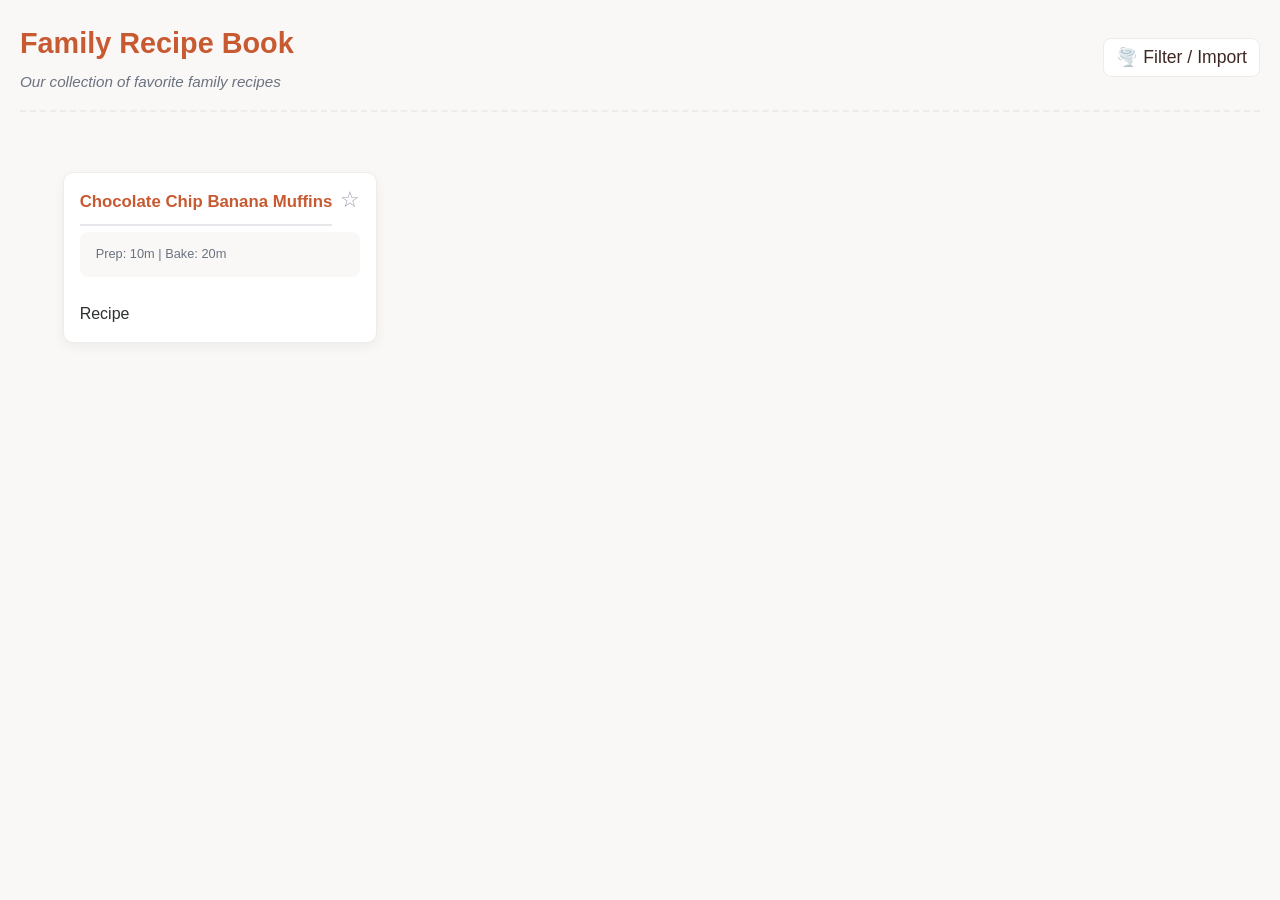
==== index.html @ f67f0994 "Update index.html" ====
<!DOCTYPE html>
<html lang="en">
<head>
  <meta charset="UTF-8">
  <meta name="viewport" content="width=device-width, initial-scale=1.0">
  <title>Family Recipe Book</title>
  
  <link rel="stylesheet" href="style.css">

  <style>
    /* Top Banner Layout */
    header {
      display: flex;
      justify-content: space-between;
      align-items: center;
      padding-bottom: 16px;
      margin-bottom: 20px;
      border-bottom: 2px dashed var(--border-color, #efebe9);
    }

    .header-titles h1 {
      margin: 0 0 4px 0;
      font-size: 1.8rem;
      color: var(--primary-color, #c85a32);
    }

    .header-titles .subtitle {
      margin: 0;
      font-style: italic;
      color: var(--text-muted, #6b7280);
      font-size: 0.95rem;
    }

    /* Filter/Search Toggle Button */
    .filter-toggle-btn {
      background: #ffffff;
      border: 1px solid var(--border-color, #efebe9);
      border-radius: 8px;
      padding: 8px 12px;
      cursor: pointer;
      font-size: 1.1rem;
      display: flex;
      align-items: center;
      gap: 6px;
      color: var(--text-color, #3e2723);
      transition: all 0.2s ease;
    }

    .filter-toggle-btn:hover {
      border-color: var(--primary-color, #c85a32);
      color: var(--primary-color, #c85a32);
    }

    /* Collapsible Search & Import Panel */
    .search-panel {
      display: none;
      background: #ffffff;
      border: 1px solid var(--border-color, #efebe9);
      border-radius: 12px;
      padding: 16px;
      margin-bottom: 24px;
      box-shadow: 0 4px 12px rgba(0,0,0,0.05);
    }

    .search-panel.open {
      display: block;
    }

    .search-box {
      width: 100%;
      padding: 10px 14px;
      font-size: 15px;
      border: 1px solid var(--border-color, #efebe9);
      border-radius: 8px;
      margin-bottom: 12px;
      box-sizing: border-box;
    }

    .search-box:focus {
      outline: none;
      border-color: var(--primary-color, #c85a32);
    }

    /* Import Box Styling */
    .import-container {
      display: flex;
      gap: 8px;
      margin-bottom: 16px;
      padding-bottom: 16px;
      border-bottom: 1px dashed var(--border-color, #efebe9);
    }

    .import-input {
      flex: 1;
      padding: 8px 12px;
      font-size: 0.85rem;
      border: 1px solid var(--border-color, #efebe9);
      border-radius: 6px;
    }

    .import-btn {
      background-color: var(--secondary-color, #4a6b5d);
      color: #ffffff;
      border: none;
      padding: 8px 14px;
      border-radius: 6px;
      font-size: 0.85rem;
      font-weight: 600;
      cursor: pointer;
    }

    .filter-container {
      display: flex;
      flex-wrap: wrap;
      gap: 8px;
    }

    .filter-btn {
      background-color: #ffffff;
      border: 1px solid var(--border-color, #efebe9);
      color: var(--text-color, #3e2723);
      padding: 6px 12px;
      border-radius: 16px;
      font-size: 0.85rem;
      font-weight: 500;
      cursor: pointer;
    }

    .filter-btn.active {
      background-color: var(--primary-color, #c85a32);
      border-color: var(--primary-color, #c85a32);
      color: #ffffff;
    }

    /* 3-Column Grid Layout */
    .recipe-grid {
      display: grid;
      grid-template-columns: repeat(3, 1fr);
      gap: 20px;
    }

    @media (max-width: 900px) {
      .recipe-grid { grid-template-columns: repeat(2, 1fr); }
    }

    @media (max-width: 600px) {
      .recipe-grid { grid-template-columns: 1fr; }
    }

    /* Recipe Card Block */
    .recipe-card {
      background: #ffffff;
      border: 1px solid var(--border-color, #efebe9);
      border-radius: 10px;
      padding: 16px;
      cursor: pointer;
      transition: transform 0.15s ease, box-shadow 0.15s ease;
      display: flex;
      flex-direction: column;
      justify-content: space-between;
    }

    .recipe-card:hover {
      transform: translateY(-3px);
      box-shadow: 0 6px 16px rgba(0,0,0,0.08);
    }

    .card-header {
      display: flex;
      justify-content: space-between;
      align-items: flex-start;
      gap: 8px;
    }

    .recipe-title {
      font-size: 1.05rem;
      font-weight: bold;
      color: var(--primary-color, #c85a32);
      margin: 0 0 6px 0;
    }

    .recipe-meta {
      font-size: 0.8rem;
      color: #6b7280;
    }

    .fav-btn {
      background: none;
      border: none;
      font-size: 1.4rem;
      cursor: pointer;
      padding: 0;
      line-height: 1;
      color: #9ca3af;
      transition: transform 0.15s ease, color 0.15s ease;
    }

    .fav-btn:hover {
      transform: scale(1.2);
      color: #f59e0b;
    }

    .fav-btn.active {
      color: #f59e0b;
      text-shadow: 0 0 6px rgba(245, 158, 11, 0.4);
    }

    /* Full View Recipe Modal */
    .modal-overlay {
      display: none;
      position: fixed;
      top: 0; left: 0; right: 0; bottom: 0;
      background: rgba(0,0,0,0.5);
      z-index: 1000;
      justify-content: center;
      align-items: center;
      padding: 20px;
    }

    .modal-overlay.open {
      display: flex;
    }

    .modal-content {
      background: #ffffff;
      border-radius: 12px;
      max-width: 700px;
      width: 100%;
      max-height: 90vh;
      overflow-y: auto;
      padding: 28px;
      position: relative;
      box-shadow: 0 10px 25px rgba(0,0,0,0.2);
    }

    .modal-nav-bar {
      display: flex;
      justify-content: space-between;
      align-items: center;
      margin-bottom: 16px;
      padding-bottom: 12px;
      border-bottom: 1px solid var(--border-color, #efebe9);
    }

    .back-btn {
      background: none;
      border: none;
      color: var(--secondary-color, #4a6b5d);
      font-weight: 600;
      font-size: 0.95rem;
      cursor: pointer;
      padding: 0;
      display: flex;
      align-items: center;
      gap: 6px;
    }

    .back-btn:hover {
      text-decoration: underline;
    }

    .standalone-link {
      font-size: 0.85rem;
      color: #6b7280;
      text-decoration: none;
    }

    .standalone-link:hover {
      color: var(--primary-color, #c85a32);
    }

    .action-bar {
      display: flex;
      gap: 12px;
      margin-top: 24px;
      padding-top: 16px;
      border-top: 1px solid var(--border-color, #efebe9);
    }

    .action-btn {
      flex: 1;
      padding: 10px 16px;
      border-radius: 8px;
      border: 1px solid var(--primary-color, #c85a32);
      background: #ffffff;
      color: var(--primary-color, #c85a32);
      font-weight: 600;
      font-size: 0.9rem;
      cursor: pointer;
      display: flex;
      align-items: center;
      justify-content: center;
      gap: 6px;
    }

    .action-btn.primary {
      background: var(--primary-color, #c85a32);
      color: #ffffff;
    }
  </style>
</head>
<body>

  <div class="container">
    <header>
      <div class="header-titles">
        <h1>Family Recipe Book</h1>
        <p class="subtitle">Our collection of favorite family recipes</p>
      </div>

      <button class="filter-toggle-btn" onclick="toggleSearchPanel()" title="Search & Filter">
        <span>🌪️ Filter / Import</span>
      </button>
    </header>

    <!-- Collapsible Search & Import Panel -->
    <div class="search-panel" id="searchPanel">
      <div class="import-container">
        <input type="url" id="importUrlInput" class="import-input" placeholder="Paste web recipe URL (e.g. foodnetwork.com, allrecipes)...">
        <button class="import-btn" onclick="importRecipeFromUrl()">📥 Import</button>
      </div>

      <input type="text" id="searchInput" class="search-box" placeholder="Search recipes or ingredients..." onkeyup="filterRecipes()">
      
      <div class="filter-container" id="filterButtons">
        <button class="filter-btn active" onclick="setCategory('all', this)">All</button>
        <button class="filter-btn" onclick="setCategory('favorites', this)">★ Favorites</button>
        <button class="filter-btn" onclick="setCategory('imported', this)">📥 Imported</button>
        <button class="filter-btn" onclick="setCategory('breakfast', this)">Breakfast</button>
        <button class="filter-btn" onclick="setCategory('baking', this)">Baking</button>
        <button class="filter-btn" onclick="setCategory('snack', this)">Snack</button>
        <button class="filter-btn" onclick="setCategory('dinners', this)">Dinners</button>
      </div>
    </div>

    <!-- Dynamic Recipe Grid -->
    <div class="recipe-grid" id="recipeGrid">
      <p id="loadingMsg" style="grid-column: 1/-1; text-align: center; color: #6b7280;">Loading recipes...</p>
    </div>
  </div>

  <!-- Full Recipe View Modal -->
  <div class="modal-overlay" id="recipeModal" onclick="closeRecipeModal(event)">
    <div class="modal-content" onclick="event.stopPropagation()">
      <div class="modal-nav-bar">
        <button class="back-btn" onclick="closeRecipeModal(event)">&larr; Back to all recipes</button>
        <a id="standaloneLink" href="#" class="standalone-link" target="_blank">Open Full Page ↗</a>
      </div>
      
      <div id="modalBody"></div>

      <div class="action-bar">
        <button class="action-btn primary" onclick="window.print()">🖨️ Download as PDF / Print</button>
        <button class="action-btn" onclick="saveRecipeFile()">💾 Save to Device (.txt)</button>
      </div>
    </div>
  </div>

  <script>
    // CONFIGURATION: Repository details
    const GITHUB_USERNAME = 'colebarkley';
    const GITHUB_REPO = 'recipe-book';

    let activeCategory = 'all';
    let currentRecipeTitle = 'Recipe';

    // Auto-discover and fetch all files inside the recipes/ folder via GitHub API
    async function loadRecipesFromSubfolder() {
      const grid = document.getElementById('recipeGrid');
      const apiUrl = `https://api.github.com/repos/${GITHUB_USERNAME}/${GITHUB_REPO}/contents/recipes`;

      try {
        const response = await fetch(apiUrl);
        if (!response.ok) throw new Error('Could not fetch directory listing');

        const files = await response.json();
        const htmlFiles = files.filter(file => file.name.endsWith('.html'));

        if (htmlFiles.length === 0) {
          document.getElementById('loadingMsg').innerText = 'No recipes found in recipes/ subfolder.';
          return;
        }

        document.getElementById('loadingMsg')?.remove();

        for (const file of htmlFiles) {
          const filePath = `recipes/${file.name}`;
          const recipeId = file.name.replace('.html', '');

          try {
            const pageRes = await fetch(filePath);
            const pageText = await pageRes.text();
            
            const parser = new DOMParser();
            const doc = parser.parseFromString(pageText, 'text/html');

            const title = doc.querySelector('h1')?.innerText || recipeId.replace(/-/g, ' ');
            const metaBar = doc.querySelector('.recipe-meta-bar, .meta-info')?.innerText.replace(/\s+/g, ' ').trim() || 'Family Recipe';

            // Extract keywords meta tag for category filtering
            const metaKeywords = doc.querySelector('meta[name="keywords"]')?.getAttribute('content') || '';
            const tags = (title + ' ' + file.name + ' ' + metaKeywords).toLowerCase();

            createCardElement({
              id: recipeId,
              title: title,
              meta: metaBar,
              tags: tags,
              path: filePath
            });
          } catch (e) {
            console.error(`Failed to load ${file.name}:`, e);
          }
        }

        loadImportedRecipes();
        updateStarIcons();
        filterRecipes();

      } catch (err) {
        console.warn('GitHub API listing failed or limit reached. Loading fallback...', err);
        document.getElementById('loadingMsg')?.remove();
        
        // Fallback recipe card
        createCardElement({
          id: 'chocolate-chip-banana-muffins',
          title: 'Chocolate Chip Banana Muffins',
          meta: 'Prep: 10m | Bake: 20m',
          tags: 'breakfast baking banana chocolate quick snack',
          path: 'recipes/chocolate-chip-banana-muffins.html'
        });
        
        loadImportedRecipes();
        updateStarIcons();
        filterRecipes();
      }
    }

    // Dynamic Card Builder
    function createCardElement(recipe) {
      if (document.getElementById('card-' + recipe.id)) return;

      const grid = document.getElementById('recipeGrid');
      const cardDiv = document.createElement('div');
      cardDiv.className = 'recipe-card';
      cardDiv.id = 'card-' + recipe.id;
      cardDiv.setAttribute('data-id', recipe.id);
      cardDiv.setAttribute('data-tags', recipe.tags);
      cardDiv.onclick = () => openRecipeModal(recipe.id, recipe.path);

      cardDiv.innerHTML = `
        <div>
          <div class="card-header">
            <h2 class="recipe-title">${recipe.title}</h2>
            <button class="fav-btn" onclick="toggleFavorite(event, '${recipe.id}')" title="Toggle Favorite">☆</button>
          </div>
          <div class="recipe-meta">${recipe.meta}</div>
        </div>
        <div>
          <span class="tag">Recipe</span>
        </div>
      `;
      grid.appendChild(cardDiv);
    }

    // Modal Loader
    async function openRecipeModal(recipeId, filePath) {
      const modalBody = document.getElementById('modalBody');
      const standaloneLink = document.getElementById('standaloneLink');

      if (filePath) {
        standaloneLink.href = filePath;
        standaloneLink.style.display = 'inline-block';
      } else {
        standaloneLink.style.display = 'none';
      }

      // Check imported recipes in localStorage
      const imported = getImportedRecipes().find(r => r.id === recipeId);
      if (imported) {
        modalBody.innerHTML = imported.html;
        currentRecipeTitle = imported.title;
        standaloneLink.style.display = 'none';
        document.getElementById('recipeModal').classList.add('open');
        return;
      }

      // Fetch file dynamically from subfolder
      if (filePath) {
        try {
          const response = await fetch(filePath);
          if (!response.ok) throw new Error('File not found');
          
          const text = await response.text();
          const parser = new DOMParser();
          const doc = parser.parseFromString(text, 'text/html');

          const container = doc.querySelector('.container') || doc.body;
          const backLink = container.querySelector('.back-link');
          if (backLink) backLink.remove();

          modalBody.innerHTML = container.innerHTML;
          const h1 = modalBody.querySelector('h1, h2');
          if (h1) currentRecipeTitle = h1.innerText;

          document.getElementById('recipeModal').classList.add('open');
        } catch (err) {
          modalBody.innerHTML = `<p style="color:#c85a32;">Unable to load recipe file at <code>${filePath}</code>.</p>`;
          document.getElementById('recipeModal').classList.add('open');
        }
      }
    }

    function closeRecipeModal(event) {
      if (event) event.stopPropagation();
      document.getElementById('recipeModal').classList.remove('open');
    }

    function saveRecipeFile() {
      const content = document.getElementById('modalBody').innerText;
      const blob = new Blob([content], { type: 'text/plain' });
      const anchor = document.createElement('a');
      anchor.href = URL.createObjectURL(blob);
      anchor.download = currentRecipeTitle.toLowerCase().replace(/\s+/g, '-') + '.txt';
      anchor.click();
    }

    // Web Importer Logic
    function getImportedRecipes() {
      return JSON.parse(localStorage.getItem('importedRecipes') || '[]');
    }

    async function importRecipeFromUrl() {
      const urlInput = document.getElementById('importUrlInput');
      const url = urlInput.value.trim();

      if (!url) {
        alert('Please enter a valid recipe URL.');
        return;
      }

      try {
        const btn = document.querySelector('.import-btn');
        btn.innerText = 'Extracting...';

        const response = await fetch(`https://api.allorigins.win/get?url=${encodeURIComponent(url)}`);
        const data = await response.json();
        
        const parser = new DOMParser();
        const doc = parser.parseFromString(data.contents, 'text/html');

        const scripts = doc.querySelectorAll('script[type="application/ld+json"]');
        let recipeData = null;

        scripts.forEach(script => {
          try {
            const parsed = JSON.parse(script.textContent);
            const found = Array.isArray(parsed) ? parsed.find(item => item['@type'] === 'Recipe') : 
                          (parsed['@type'] === 'Recipe' ? parsed : (parsed['@graph'] ? parsed['@graph'].find(item => item['@type'] === 'Recipe') : null));
            if (found) recipeData = found;
          } catch(e){}
        });

        if (!recipeData) {
          alert('Could not find structured recipe data on that page.');
          btn.innerText = '📥 Import';
          return;
        }

        const id = 'imported-' + Date.now();
        const title = recipeData.name || 'Imported Recipe';
        const description = recipeData.description || 'Imported from ' + url;
        const ingredients = (recipeData.recipeIngredient || []).map(i => `<li>${i}</li>`).join('');
        
        let instructions = '';
        if (Array.isArray(recipeData.recipeInstructions)) {
          instructions = recipeData.recipeInstructions.map(step => `<li>${step.text || step}</li>`).join('');
        } else if (typeof recipeData.recipeInstructions === 'string') {
          instructions = `<li>${recipeData.recipeInstructions}</li>`;
        }

        const newRecipe = {
          id: id,
          title: title,
          tags: 'imported custom ' + title.toLowerCase(),
          html: `
            <h2>${title}</h2>
            <p style="color: #6b7280; font-style: italic;">${description}</p>
            <h3>Ingredients</h3>
            <ul>${ingredients}</ul>
            <h3>Instructions</h3>
            <ol>${instructions}</ol>
            <p><a href="${url}" target="_blank" style="color: var(--primary-color);">Source Link</a></p>
          `
        };

        const imported = getImportedRecipes();
        imported.push(newRecipe);
        localStorage.setItem('importedRecipes', JSON.stringify(imported));

        urlInput.value = '';
        btn.innerText = '📥 Import';
        loadImportedRecipes();
        alert(`Successfully imported "${title}"!`);

      } catch (err) {
        console.error(err);
        alert('Failed to import recipe.');
        document.querySelector('.import-btn').innerText = '📥 Import';
      }
    }

    function loadImportedRecipes() {
      const imported = getImportedRecipes();
      imported.forEach(recipe => {
        createCardElement({
          id: recipe.id,
          title: recipe.title,
          meta: 'Imported Web Recipe',
          tags: recipe.tags,
          path: null
        });
      });
      updateStarIcons();
      filterRecipes();
    }

    function toggleSearchPanel() {
      document.getElementById('searchPanel').classList.toggle('open');
    }

    function getFavorites() {
      return JSON.parse(localStorage.getItem('favoriteRecipes') || '[]');
    }

    function toggleFavorite(event, recipeId) {
      event.preventDefault();
      event.stopPropagation();
      let favorites = getFavorites();
      if (favorites.includes(recipeId)) {
        favorites = favorites.filter(id => id !== recipeId);
      } else {
        favorites.push(recipeId);
      }
      localStorage.setItem('favoriteRecipes', JSON.stringify(favorites));
      updateStarIcons();
      filterRecipes();
    }

    function updateStarIcons() {
      const favorites = getFavorites();
      const cards = document.getElementsByClassName('recipe-card');
      for (let i = 0; i < cards.length; i++) {
        const recipeId = cards[i].getAttribute('data-id');
        const btn = cards[i].querySelector('.fav-btn');
        if (btn) {
          const isFav = favorites.includes(recipeId);
          btn.innerText = isFav ? '★' : '☆';
          if (isFav) {
            btn.classList.add('active');
          } else {
            btn.classList.remove('active');
          }
        }
      }
    }

    function setCategory(category, buttonElement) {
      activeCategory = category;
      document.querySelectorAll('.filter-btn').forEach(btn => btn.classList.remove('active'));
      buttonElement.classList.add('active');
      filterRecipes();
    }

    function filterRecipes() {
      const searchText = document.getElementById('searchInput').value.toLowerCase();
      const cards = document.getElementsByClassName('recipe-card');
      const favorites = getFavorites();

      for (let i = 0; i < cards.length; i++) {
        const recipeId = cards[i].getAttribute('data-id');
        const title = cards[i].querySelector('.recipe-title').innerText.toLowerCase();
        const tags = (cards[i].getAttribute('data-tags') || '').toLowerCase();
        
        const matchesSearch = title.includes(searchText) || tags.includes(searchText);
        let matchesCategory = (activeCategory === 'all') || 
                              (activeCategory === 'favorites' && favorites.includes(recipeId)) || 
                              tags.includes(activeCategory);

        cards[i].style.display = (matchesSearch && matchesCategory) ? "flex" : "none";
      }
    }

    document.addEventListener('DOMContentLoaded', loadRecipesFromSubfolder);
  </script>

</body>
</html>
---- style.css ----
:root {
  /* Color Palette */
  --primary-color: #c85a32;      /* Warm Terracotta / Accent Accent */
  --secondary-color: #4a6b5d;    /* Deep Sage Green / Secondary Accent */
  --background-main: #f9f8f6;     /* Warm Alabaster (Soft off-white canvas) */
  --card-background: #ffffff;     /* Clean White for Content Cards */
  --text-main: #2d312e;           /* Dark Charcoal for Easy Readability */
  --text-muted: #6b7280;          /* Muted Gray for Times, Yields, Meta */
  --border-light: #e5e7eb;        /* Soft Divider Lines */
}

body {
  font-family: -apple-system, BlinkMacSystemFont, "Segoe UI", Roboto, Helvetica, Arial, sans-serif;
  background-color: var(--background-main);
  color: var(--text-main);
  line-height: 1.6;
  margin: 0;
  padding: 20px;
}

/* Main Container Card */
.recipe-card {
  max-width: 800px;
  margin: 40px auto;
  background: var(--card-background);
  padding: 32px;
  border-radius: 12px;
  box-shadow: 0 4px 12px rgba(0, 0, 0, 0.05);
}

/* Headers */
h1 {
  color: var(--primary-color);
  font-size: 2.25rem;
  margin-bottom: 8px;
}

h2 {
  color: var(--secondary-color);
  font-size: 1.5rem;
  border-bottom: 2px solid var(--border-light);
  padding-bottom: 8px;
  margin-top: 28px;
}

/* Recipe Meta Bar (Prep Time, Cook Time, Servings) */
.recipe-meta {
  display: flex;
  gap: 20px;
  background-color: var(--background-main);
  padding: 12px 16px;
  border-radius: 8px;
  color: var(--text-muted);
  font-weight: 500;
  font-size: 0.95rem;
  margin-bottom: 24px;
}

/* Ingredients List */
.ingredients-list {
  list-style: none;
  padding-left: 0;
}

.ingredients-list li {
  padding: 8px 0;
  border-bottom: 1px dashed var(--border-light);
}

/* Instructions List */
.instructions-list {
  padding-left: 20px;
}

.instructions-list li {
  margin-bottom: 12px;
  padding-left: 8px;
}

.instructions-list li::marker {
  color: var(--primary-color);
  font-weight: bold;
}

/* ==========================================
   PROFESSIONAL PRINT & PDF STYLESHEET
   ========================================== */
@media print {
  /* Hide all background website elements */
  body * {
    visibility: hidden;
  }

  /* Reset body and page margins for print */
  body {
    background: #ffffff !important;
    color: #111827 !important;
    font-family: Georgia, Cambria, "Times New Roman", Times, serif;
    margin: 0;
    padding: 0;
  }

  /* Make only the modal content visible and take full page */
  .modal-overlay {
    position: absolute !important;
    left: 0 !important;
    top: 0 !important;
    width: 100% !important;
    height: auto !important;
    background: none !important;
    display: block !important;
    padding: 0 !important;
  }

  .modal-content {
    visibility: visible !important;
    position: absolute !important;
    left: 0 !important;
    top: 0 !important;
    width: 100% !important;
    max-width: 100% !important;
    box-shadow: none !important;
    border: none !important;
    padding: 20px !important;
    background: #ffffff !important;
  }

  /* Ensure modal elements are visible */
  .modal-content * {
    visibility: visible !important;
  }

  /* Hide interactive controls and navigation during printing */
  .action-bar, 
  .close-modal-btn, 
  .modal-nav-bar, 
  .fav-btn, 
  header, 
  .filter-toggle-btn, 
  .search-panel {
    display: none !important;
  }

  /* Recipe Title & Subtitle Styling */
  .modal-content h2 {
    font-size: 2.2rem !important;
    color: #c85a32 !important;
    margin-top: 0 !important;
    margin-bottom: 4px !important;
    border-bottom: 2px solid #c85a32;
    padding-bottom: 8px;
  }

  .modal-content p {
    font-size: 1rem !important;
    color: #4b5563 !important;
    margin-bottom: 16px !important;
  }

  /* Metadata Box Print Border */
  .modal-content div[style*="background"] {
    background-color: #f9fafb !important;
    border: 1px solid #e5e7eb !important;
    color: #1f2937 !important;
    font-family: -apple-system, BlinkMacSystemFont, "Segoe UI", Roboto, sans-serif !important;
    padding: 8px 12px !important;
    margin-bottom: 24px !important;
    border-radius: 6px !important;
  }

  /* Create side-by-side grid for Ingredients & Instructions on paper */
  .modal-content {
    display: block !important;
  }

  .modal-content h3 {
    font-family: -apple-system, BlinkMacSystemFont, "Segoe UI", Roboto, sans-serif;
    font-size: 1.2rem !important;
    color: #4a6b5d !important;
    text-transform: uppercase;
    letter-spacing: 0.5px;
    border-bottom: 1px solid #e5e7eb;
    padding-bottom: 4px;
    margin-top: 20px !important;
  }

  .modal-content ul, 
  .modal-content ol {
    font-size: 0.95rem !important;
    line-height: 1.6 !important;
    padding-left: 20px !important;
  }

  .modal-content li {
    margin-bottom: 6px !important;
  }

  /* Force clean page breaking */
  h2, h3 {
    page-break-after: avoid;
  }

  ul, ol, img {
    page-break-inside: avoid;
  }
}
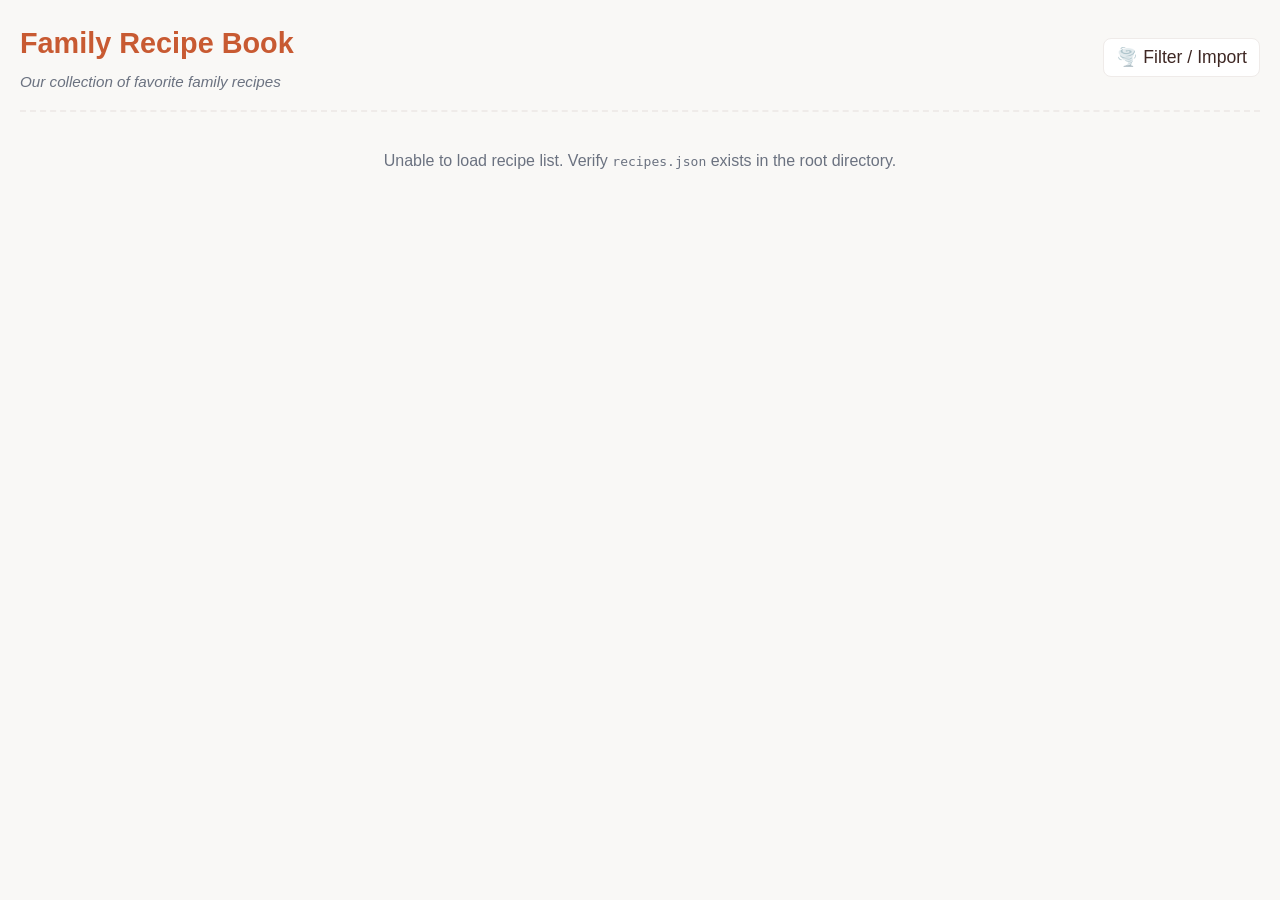
==== commit 16f5fc8b: "Refactor recipe loading and card creation logic" ====
--- a/index.html
+++ b/index.html
@@ -356,343 +356,326 @@
     </div>
   </div>
 
-  <script>
-    // CONFIGURATION: Repository details
-    const GITHUB_USERNAME = 'colebarkley';
-    const GITHUB_REPO = 'recipe-book';
-
-    let activeCategory = 'all';
-    let currentRecipeTitle = 'Recipe';
-
-    // Auto-discover and fetch all files inside the recipes/ folder via GitHub API
-    async function loadRecipesFromSubfolder() {
-      const grid = document.getElementById('recipeGrid');
-      const apiUrl = `https://api.github.com/repos/${GITHUB_USERNAME}/${GITHUB_REPO}/contents/recipes`;
-
-      try {
-        const response = await fetch(apiUrl);
-        if (!response.ok) throw new Error('Could not fetch directory listing');
-
-        const files = await response.json();
-        const htmlFiles = files.filter(file => file.name.endsWith('.html'));
-
-        if (htmlFiles.length === 0) {
-          document.getElementById('loadingMsg').innerText = 'No recipes found in recipes/ subfolder.';
-          return;
-        }
-
-        document.getElementById('loadingMsg')?.remove();
-
-        for (const file of htmlFiles) {
-          const filePath = `recipes/${file.name}`;
-          const recipeId = file.name.replace('.html', '');
-
-          try {
-            const pageRes = await fetch(filePath);
-            const pageText = await pageRes.text();
-            
-            const parser = new DOMParser();
-            const doc = parser.parseFromString(pageText, 'text/html');
-
-            const title = doc.querySelector('h1')?.innerText || recipeId.replace(/-/g, ' ');
-            const metaBar = doc.querySelector('.recipe-meta-bar, .meta-info')?.innerText.replace(/\s+/g, ' ').trim() || 'Family Recipe';
-
-            // Extract keywords meta tag for category filtering
-            const metaKeywords = doc.querySelector('meta[name="keywords"]')?.getAttribute('content') || '';
-            const tags = (title + ' ' + file.name + ' ' + metaKeywords).toLowerCase();
-
-            createCardElement({
-              id: recipeId,
-              title: title,
-              meta: metaBar,
-              tags: tags,
-              path: filePath
-            });
-          } catch (e) {
-            console.error(`Failed to load ${file.name}:`, e);
-          }
-        }
-
-        loadImportedRecipes();
-        updateStarIcons();
-        filterRecipes();
-
-      } catch (err) {
-        console.warn('GitHub API listing failed or limit reached. Loading fallback...', err);
-        document.getElementById('loadingMsg')?.remove();
-        
-        // Fallback recipe card
-        createCardElement({
-          id: 'chocolate-chip-banana-muffins',
-          title: 'Chocolate Chip Banana Muffins',
-          meta: 'Prep: 10m | Bake: 20m',
-          tags: 'breakfast baking banana chocolate quick snack',
-          path: 'recipes/chocolate-chip-banana-muffins.html'
-        });
-        
-        loadImportedRecipes();
-        updateStarIcons();
-        filterRecipes();
-      }
-    }
-
-    // Dynamic Card Builder
-    function createCardElement(recipe) {
-      if (document.getElementById('card-' + recipe.id)) return;
-
-      const grid = document.getElementById('recipeGrid');
-      const cardDiv = document.createElement('div');
-      cardDiv.className = 'recipe-card';
-      cardDiv.id = 'card-' + recipe.id;
-      cardDiv.setAttribute('data-id', recipe.id);
-      cardDiv.setAttribute('data-tags', recipe.tags);
-      cardDiv.onclick = () => openRecipeModal(recipe.id, recipe.path);
-
-      cardDiv.innerHTML = `
-        <div>
-          <div class="card-header">
-            <h2 class="recipe-title">${recipe.title}</h2>
-            <button class="fav-btn" onclick="toggleFavorite(event, '${recipe.id}')" title="Toggle Favorite">☆</button>
-          </div>
-          <div class="recipe-meta">${recipe.meta}</div>
-        </div>
-        <div>
-          <span class="tag">Recipe</span>
-        </div>
-      `;
-      grid.appendChild(cardDiv);
-    }
-
-    // Modal Loader
-    async function openRecipeModal(recipeId, filePath) {
-      const modalBody = document.getElementById('modalBody');
-      const standaloneLink = document.getElementById('standaloneLink');
-
-      if (filePath) {
-        standaloneLink.href = filePath;
-        standaloneLink.style.display = 'inline-block';
-      } else {
-        standaloneLink.style.display = 'none';
-      }
-
-      // Check imported recipes in localStorage
-      const imported = getImportedRecipes().find(r => r.id === recipeId);
-      if (imported) {
-        modalBody.innerHTML = imported.html;
-        currentRecipeTitle = imported.title;
-        standaloneLink.style.display = 'none';
-        document.getElementById('recipeModal').classList.add('open');
+<script>
+  let activeCategory = 'all';
+  let currentRecipeTitle = 'Recipe';
+
+  // Dynamic Fetch: Reads recipes.json and extracts metadata from each HTML page
+  async function loadRecipesFromSubfolder() {
+    const grid = document.getElementById('recipeGrid');
+    const loadingMsg = document.getElementById('loadingMsg');
+
+    try {
+      // 1. Fetch the recipe index file
+      const res = await fetch('recipes.json');
+      if (!res.ok) throw new Error('recipes.json not found');
+      
+      const recipeList = await res.json();
+
+      if (!recipeList || recipeList.length === 0) {
+        if (loadingMsg) loadingMsg.innerText = 'No recipes listed in recipes.json';
         return;
       }
 
-      // Fetch file dynamically from subfolder
-      if (filePath) {
+      // 2. Clear loading message
+      if (loadingMsg) loadingMsg.remove();
+
+      // 3. Loop over each recipe path, fetch HTML, and build the card
+      for (const item of recipeList) {
         try {
-          const response = await fetch(filePath);
-          if (!response.ok) throw new Error('File not found');
+          const pageRes = await fetch(item.path);
+          if (!pageRes.ok) throw new Error(`Could not load ${item.path}`);
+
+          const pageText = await pageRes.text();
+          const parser = new DOMParser();
+          const doc = parser.parseFromString(pageText, 'text/html');
+
+          // Pull title, meta description/bar, and keywords directly from HTML tags
+          const title = doc.querySelector('h1')?.innerText || item.id.replace(/-/g, ' ');
+          const metaBar = doc.querySelector('.recipe-meta-bar, .meta-info')?.innerText.replace(/\s+/g, ' ').trim() || 'Family Recipe';
+          const metaKeywords = doc.querySelector('meta[name="keywords"]')?.getAttribute('content') || '';
           
-          const text = await response.text();
-          const parser = new DOMParser();
-          const doc = parser.parseFromString(text, 'text/html');
-
-          const container = doc.querySelector('.container') || doc.body;
-          const backLink = container.querySelector('.back-link');
-          if (backLink) backLink.remove();
-
-          modalBody.innerHTML = container.innerHTML;
-          const h1 = modalBody.querySelector('h1, h2');
-          if (h1) currentRecipeTitle = h1.innerText;
-
-          document.getElementById('recipeModal').classList.add('open');
-        } catch (err) {
-          modalBody.innerHTML = `<p style="color:#c85a32;">Unable to load recipe file at <code>${filePath}</code>.</p>`;
-          document.getElementById('recipeModal').classList.add('open');
+          const tags = (title + ' ' + item.path + ' ' + metaKeywords).toLowerCase();
+
+          createCardElement({
+            id: item.id,
+            title: title,
+            meta: metaBar,
+            tags: tags,
+            path: item.path
+          });
+        } catch (fileErr) {
+          console.error(`Error processing file ${item.path}:`, fileErr);
         }
       }
-    }
-
-    function closeRecipeModal(event) {
-      if (event) event.stopPropagation();
-      document.getElementById('recipeModal').classList.remove('open');
-    }
-
-    function saveRecipeFile() {
-      const content = document.getElementById('modalBody').innerText;
-      const blob = new Blob([content], { type: 'text/plain' });
-      const anchor = document.createElement('a');
-      anchor.href = URL.createObjectURL(blob);
-      anchor.download = currentRecipeTitle.toLowerCase().replace(/\s+/g, '-') + '.txt';
-      anchor.click();
-    }
-
-    // Web Importer Logic
-    function getImportedRecipes() {
-      return JSON.parse(localStorage.getItem('importedRecipes') || '[]');
-    }
-
-    async function importRecipeFromUrl() {
-      const urlInput = document.getElementById('importUrlInput');
-      const url = urlInput.value.trim();
-
-      if (!url) {
-        alert('Please enter a valid recipe URL.');
+
+    } catch (err) {
+      console.error('Failed to load recipes.json:', err);
+      if (loadingMsg) {
+        loadingMsg.innerHTML = 'Unable to load recipe list. Verify <code>recipes.json</code> exists in the root directory.';
+      }
+    }
+
+    loadImportedRecipes();
+    updateStarIcons();
+    filterRecipes();
+  }
+
+  // Dynamic Card Builder
+  function createCardElement(recipe) {
+    if (document.getElementById('card-' + recipe.id)) return;
+
+    const grid = document.getElementById('recipeGrid');
+    const cardDiv = document.createElement('div');
+    cardDiv.className = 'recipe-card';
+    cardDiv.id = 'card-' + recipe.id;
+    cardDiv.setAttribute('data-id', recipe.id);
+    cardDiv.setAttribute('data-tags', recipe.tags || '');
+    cardDiv.onclick = () => openRecipeModal(recipe.id, recipe.path);
+
+    cardDiv.innerHTML = `
+      <div>
+        <div class="card-header">
+          <h2 class="recipe-title">${recipe.title}</h2>
+          <button class="fav-btn" onclick="toggleFavorite(event, '${recipe.id}')" title="Toggle Favorite">☆</button>
+        </div>
+        <div class="recipe-meta">${recipe.meta}</div>
+      </div>
+      <div>
+        <span class="tag" style="font-size:0.75rem; color:#6b7280; font-weight:600;">Recipe</span>
+      </div>
+    `;
+    grid.appendChild(cardDiv);
+  }
+
+  // Modal Loader
+  async function openRecipeModal(recipeId, filePath) {
+    const modalBody = document.getElementById('modalBody');
+    const standaloneLink = document.getElementById('standaloneLink');
+
+    if (filePath) {
+      standaloneLink.href = filePath;
+      standaloneLink.style.display = 'inline-block';
+    } else {
+      standaloneLink.style.display = 'none';
+    }
+
+    const imported = getImportedRecipes().find(r => r.id === recipeId);
+    if (imported) {
+      modalBody.innerHTML = imported.html;
+      currentRecipeTitle = imported.title;
+      standaloneLink.style.display = 'none';
+      document.getElementById('recipeModal').classList.add('open');
+      return;
+    }
+
+    if (filePath) {
+      try {
+        const response = await fetch(filePath);
+        if (!response.ok) throw new Error('File not found');
+        
+        const text = await response.text();
+        const parser = new DOMParser();
+        const doc = parser.parseFromString(text, 'text/html');
+
+        const container = doc.querySelector('.container') || doc.body;
+        const backLink = container.querySelector('.back-link');
+        if (backLink) backLink.remove();
+
+        modalBody.innerHTML = container.innerHTML;
+        const h1 = modalBody.querySelector('h1, h2');
+        if (h1) currentRecipeTitle = h1.innerText;
+
+        document.getElementById('recipeModal').classList.add('open');
+      } catch (err) {
+        modalBody.innerHTML = `<p style="color:#c85a32;">Unable to load recipe file at <code>${filePath}</code>.</p>`;
+        document.getElementById('recipeModal').classList.add('open');
+      }
+    }
+  }
+
+  function closeRecipeModal(event) {
+    if (event) event.stopPropagation();
+    document.getElementById('recipeModal').classList.remove('open');
+  }
+
+  function saveRecipeFile() {
+    const content = document.getElementById('modalBody').innerText;
+    const blob = new Blob([content], { type: 'text/plain' });
+    const anchor = document.createElement('a');
+    anchor.href = URL.createObjectURL(blob);
+    anchor.download = currentRecipeTitle.toLowerCase().replace(/\s+/g, '-') + '.txt';
+    anchor.click();
+  }
+
+  // Web Importer Logic
+  function getImportedRecipes() {
+    return JSON.parse(localStorage.getItem('importedRecipes') || '[]');
+  }
+
+  async function importRecipeFromUrl() {
+    const urlInput = document.getElementById('importUrlInput');
+    const url = urlInput.value.trim();
+
+    if (!url) {
+      alert('Please enter a valid recipe URL.');
+      return;
+    }
+
+    try {
+      const btn = document.querySelector('.import-btn');
+      btn.innerText = 'Extracting...';
+
+      const response = await fetch(`https://api.allorigins.win/get?url=${encodeURIComponent(url)}`);
+      const data = await response.json();
+      
+      const parser = new DOMParser();
+      const doc = parser.parseFromString(data.contents, 'text/html');
+
+      const scripts = doc.querySelectorAll('script[type="application/ld+json"]');
+      let recipeData = null;
+
+      scripts.forEach(script => {
+        try {
+          const parsed = JSON.parse(script.textContent);
+          const found = Array.isArray(parsed) ? parsed.find(item => item['@type'] === 'Recipe') : 
+                        (parsed['@type'] === 'Recipe' ? parsed : (parsed['@graph'] ? parsed['@graph'].find(item => item['@type'] === 'Recipe') : null));
+          if (found) recipeData = found;
+        } catch(e){}
+      });
+
+      if (!recipeData) {
+        alert('Could not find structured recipe data on that page.');
+        btn.innerText = '📥 Import';
         return;
       }
 
-      try {
-        const btn = document.querySelector('.import-btn');
-        btn.innerText = 'Extracting...';
-
-        const response = await fetch(`https://api.allorigins.win/get?url=${encodeURIComponent(url)}`);
-        const data = await response.json();
-        
-        const parser = new DOMParser();
-        const doc = parser.parseFromString(data.contents, 'text/html');
-
-        const scripts = doc.querySelectorAll('script[type="application/ld+json"]');
-        let recipeData = null;
-
-        scripts.forEach(script => {
-          try {
-            const parsed = JSON.parse(script.textContent);
-            const found = Array.isArray(parsed) ? parsed.find(item => item['@type'] === 'Recipe') : 
-                          (parsed['@type'] === 'Recipe' ? parsed : (parsed['@graph'] ? parsed['@graph'].find(item => item['@type'] === 'Recipe') : null));
-            if (found) recipeData = found;
-          } catch(e){}
-        });
-
-        if (!recipeData) {
-          alert('Could not find structured recipe data on that page.');
-          btn.innerText = '📥 Import';
-          return;
-        }
-
-        const id = 'imported-' + Date.now();
-        const title = recipeData.name || 'Imported Recipe';
-        const description = recipeData.description || 'Imported from ' + url;
-        const ingredients = (recipeData.recipeIngredient || []).map(i => `<li>${i}</li>`).join('');
-        
-        let instructions = '';
-        if (Array.isArray(recipeData.recipeInstructions)) {
-          instructions = recipeData.recipeInstructions.map(step => `<li>${step.text || step}</li>`).join('');
-        } else if (typeof recipeData.recipeInstructions === 'string') {
-          instructions = `<li>${recipeData.recipeInstructions}</li>`;
-        }
-
-        const newRecipe = {
-          id: id,
-          title: title,
-          tags: 'imported custom ' + title.toLowerCase(),
-          html: `
-            <h2>${title}</h2>
-            <p style="color: #6b7280; font-style: italic;">${description}</p>
-            <h3>Ingredients</h3>
-            <ul>${ingredients}</ul>
-            <h3>Instructions</h3>
-            <ol>${instructions}</ol>
-            <p><a href="${url}" target="_blank" style="color: var(--primary-color);">Source Link</a></p>
-          `
-        };
-
-        const imported = getImportedRecipes();
-        imported.push(newRecipe);
-        localStorage.setItem('importedRecipes', JSON.stringify(imported));
-
-        urlInput.value = '';
-        btn.innerText = '📥 Import';
-        loadImportedRecipes();
-        alert(`Successfully imported "${title}"!`);
-
-      } catch (err) {
-        console.error(err);
-        alert('Failed to import recipe.');
-        document.querySelector('.import-btn').innerText = '📥 Import';
+      const id = 'imported-' + Date.now();
+      const title = recipeData.name || 'Imported Recipe';
+      const description = recipeData.description || 'Imported from ' + url;
+      const ingredients = (recipeData.recipeIngredient || []).map(i => `<li>${i}</li>`).join('');
+      
+      let instructions = '';
+      if (Array.isArray(recipeData.recipeInstructions)) {
+        instructions = recipeData.recipeInstructions.map(step => `<li>${step.text || step}</li>`).join('');
+      } else if (typeof recipeData.recipeInstructions === 'string') {
+        instructions = `<li>${recipeData.recipeInstructions}</li>`;
       }
-    }
-
-    function loadImportedRecipes() {
+
+      const newRecipe = {
+        id: id,
+        title: title,
+        tags: 'imported custom ' + title.toLowerCase(),
+        html: `
+          <h2>${title}</h2>
+          <p style="color: #6b7280; font-style: italic;">${description}</p>
+          <h3>Ingredients</h3>
+          <ul>${ingredients}</ul>
+          <h3>Instructions</h3>
+          <ol>${instructions}</ol>
+          <p><a href="${url}" target="_blank" style="color: var(--primary-color, #c85a32);">Source Link</a></p>
+        `
+      };
+
       const imported = getImportedRecipes();
-      imported.forEach(recipe => {
-        createCardElement({
-          id: recipe.id,
-          title: recipe.title,
-          meta: 'Imported Web Recipe',
-          tags: recipe.tags,
-          path: null
-        });
+      imported.push(newRecipe);
+      localStorage.setItem('importedRecipes', JSON.stringify(imported));
+
+      urlInput.value = '';
+      btn.innerText = '📥 Import';
+      loadImportedRecipes();
+      alert(`Successfully imported "${title}"!`);
+
+    } catch (err) {
+      console.error(err);
+      alert('Failed to import recipe.');
+      document.querySelector('.import-btn').innerText = '📥 Import';
+    }
+  }
+
+  function loadImportedRecipes() {
+    const imported = getImportedRecipes();
+    imported.forEach(recipe => {
+      createCardElement({
+        id: recipe.id,
+        title: recipe.title,
+        meta: 'Imported Web Recipe',
+        tags: recipe.tags,
+        path: null
       });
-      updateStarIcons();
-      filterRecipes();
-    }
-
-    function toggleSearchPanel() {
-      document.getElementById('searchPanel').classList.toggle('open');
-    }
-
-    function getFavorites() {
-      return JSON.parse(localStorage.getItem('favoriteRecipes') || '[]');
-    }
-
-    function toggleFavorite(event, recipeId) {
-      event.preventDefault();
-      event.stopPropagation();
-      let favorites = getFavorites();
-      if (favorites.includes(recipeId)) {
-        favorites = favorites.filter(id => id !== recipeId);
-      } else {
-        favorites.push(recipeId);
-      }
-      localStorage.setItem('favoriteRecipes', JSON.stringify(favorites));
-      updateStarIcons();
-      filterRecipes();
-    }
-
-    function updateStarIcons() {
-      const favorites = getFavorites();
-      const cards = document.getElementsByClassName('recipe-card');
-      for (let i = 0; i < cards.length; i++) {
-        const recipeId = cards[i].getAttribute('data-id');
-        const btn = cards[i].querySelector('.fav-btn');
-        if (btn) {
-          const isFav = favorites.includes(recipeId);
-          btn.innerText = isFav ? '★' : '☆';
-          if (isFav) {
-            btn.classList.add('active');
-          } else {
-            btn.classList.remove('active');
-          }
+    });
+    updateStarIcons();
+    filterRecipes();
+  }
+
+  function toggleSearchPanel() {
+    document.getElementById('searchPanel').classList.toggle('open');
+  }
+
+  function getFavorites() {
+    return JSON.parse(localStorage.getItem('favoriteRecipes') || '[]');
+  }
+
+  function toggleFavorite(event, recipeId) {
+    event.preventDefault();
+    event.stopPropagation();
+    let favorites = getFavorites();
+    if (favorites.includes(recipeId)) {
+      favorites = favorites.filter(id => id !== recipeId);
+    } else {
+      favorites.push(recipeId);
+    }
+    localStorage.setItem('favoriteRecipes', JSON.stringify(favorites));
+    updateStarIcons();
+    filterRecipes();
+  }
+
+  function updateStarIcons() {
+    const favorites = getFavorites();
+    const cards = document.getElementsByClassName('recipe-card');
+    for (let i = 0; i < cards.length; i++) {
+      const recipeId = cards[i].getAttribute('data-id');
+      const btn = cards[i].querySelector('.fav-btn');
+      if (btn) {
+        const isFav = favorites.includes(recipeId);
+        btn.innerText = isFav ? '★' : '☆';
+        if (isFav) {
+          btn.classList.add('active');
+        } else {
+          btn.classList.remove('active');
         }
       }
     }
-
-    function setCategory(category, buttonElement) {
-      activeCategory = category;
-      document.querySelectorAll('.filter-btn').forEach(btn => btn.classList.remove('active'));
-      buttonElement.classList.add('active');
-      filterRecipes();
-    }
-
-    function filterRecipes() {
-      const searchText = document.getElementById('searchInput').value.toLowerCase();
-      const cards = document.getElementsByClassName('recipe-card');
-      const favorites = getFavorites();
-
-      for (let i = 0; i < cards.length; i++) {
-        const recipeId = cards[i].getAttribute('data-id');
-        const title = cards[i].querySelector('.recipe-title').innerText.toLowerCase();
-        const tags = (cards[i].getAttribute('data-tags') || '').toLowerCase();
-        
-        const matchesSearch = title.includes(searchText) || tags.includes(searchText);
-        let matchesCategory = (activeCategory === 'all') || 
-                              (activeCategory === 'favorites' && favorites.includes(recipeId)) || 
-                              tags.includes(activeCategory);
-
-        cards[i].style.display = (matchesSearch && matchesCategory) ? "flex" : "none";
-      }
-    }
-
-    document.addEventListener('DOMContentLoaded', loadRecipesFromSubfolder);
-  </script>
-
+  }
+
+  function setCategory(category, buttonElement) {
+    activeCategory = category;
+    document.querySelectorAll('.filter-btn').forEach(btn => btn.classList.remove('active'));
+    buttonElement.classList.add('active');
+    filterRecipes();
+  }
+
+  function filterRecipes() {
+    const searchText = document.getElementById('searchInput').value.toLowerCase();
+    const cards = document.getElementsByClassName('recipe-card');
+    const favorites = getFavorites();
+
+    for (let i = 0; i < cards.length; i++) {
+      const recipeId = cards[i].getAttribute('data-id');
+      const title = cards[i].querySelector('.recipe-title').innerText.toLowerCase();
+      const tags = (cards[i].getAttribute('data-tags') || '').toLowerCase();
+      
+      const matchesSearch = title.includes(searchText) || tags.includes(searchText);
+      let matchesCategory = (activeCategory === 'all') || 
+                            (activeCategory === 'favorites' && favorites.includes(recipeId)) || 
+                            tags.includes(activeCategory);
+
+      cards[i].style.display = (matchesSearch && matchesCategory) ? "flex" : "none";
+    }
+  }
+
+  document.addEventListener('DOMContentLoaded', loadRecipesFromSubfolder);
+</script>
+  
 </body>
 </html>
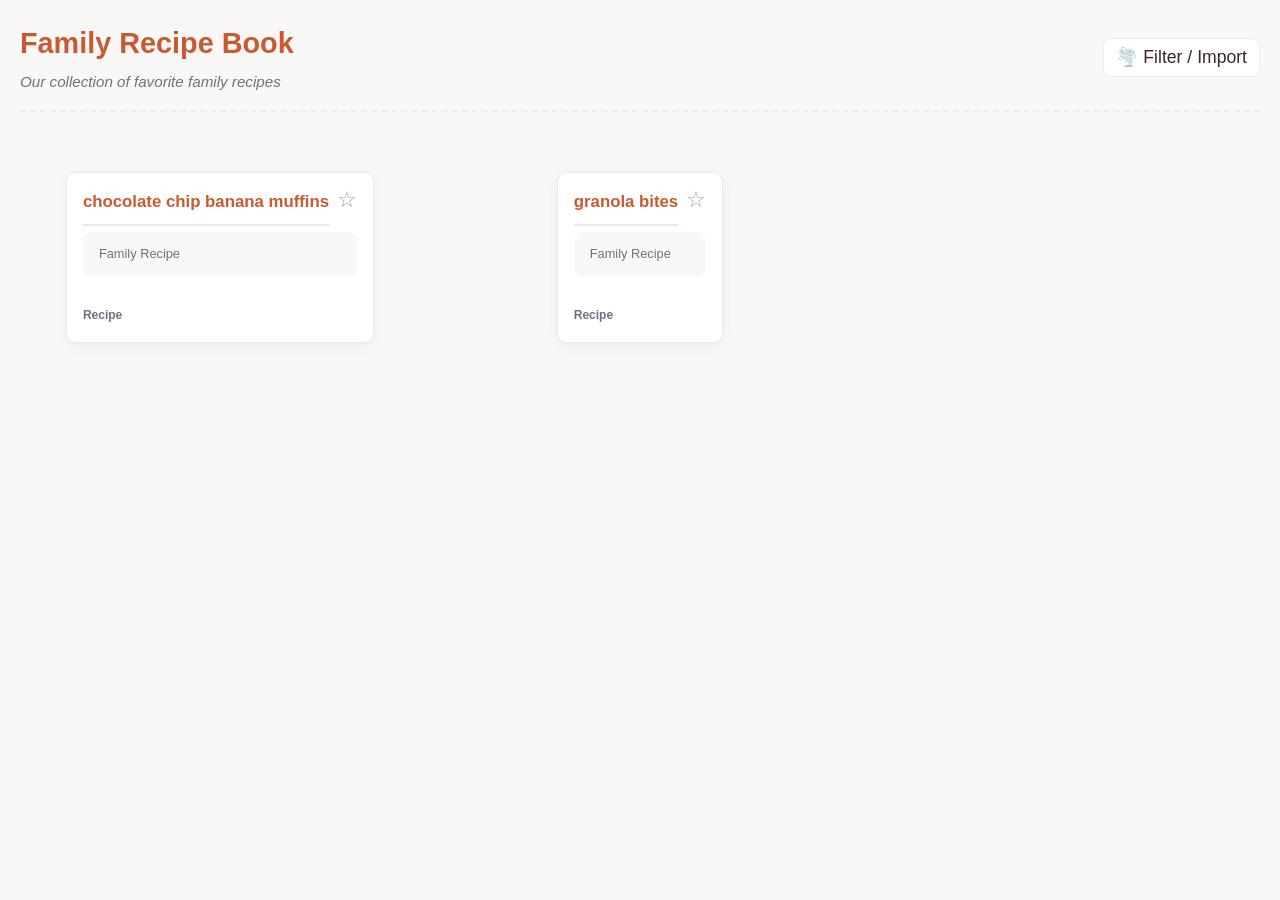
==== commit 02b07fae: "Implement fallback for recipe loading Added a fallback list of default recipes to be used if fetchin" ====
--- a/index.html
+++ b/index.html
@@ -360,41 +360,49 @@
   let activeCategory = 'all';
   let currentRecipeTitle = 'Recipe';
 
-  // Dynamic Fetch: Reads recipes.json and extracts metadata from each HTML page
+  // Fallback list in case recipes.json network fetch delays
+  const DEFAULT_RECIPES = [
+    {
+      id: "chocolate-chip-banana-muffins",
+      path: "recipes/chocolate-chip-banana-muffins.html"
+    },
+    {
+      id: "no-bake-peanut-butter-banana-granola-bites",
+      path: "recipes/no-bake-peanut-butter-banana-granola-bites.html"
+    }
+  ];
+
   async function loadRecipesFromSubfolder() {
-    const grid = document.getElementById('recipeGrid');
     const loadingMsg = document.getElementById('loadingMsg');
-
+    let recipeList = DEFAULT_RECIPES;
+
+    // Attempt to pull from recipes.json
     try {
-      // 1. Fetch the recipe index file
       const res = await fetch('recipes.json');
-      if (!res.ok) throw new Error('recipes.json not found');
-      
-      const recipeList = await res.json();
-
-      if (!recipeList || recipeList.length === 0) {
-        if (loadingMsg) loadingMsg.innerText = 'No recipes listed in recipes.json';
-        return;
+      if (res.ok) {
+        const json = await res.json();
+        if (Array.isArray(json) && json.length > 0) {
+          recipeList = json;
+        }
       }
-
-      // 2. Clear loading message
-      if (loadingMsg) loadingMsg.remove();
-
-      // 3. Loop over each recipe path, fetch HTML, and build the card
-      for (const item of recipeList) {
-        try {
-          const pageRes = await fetch(item.path);
-          if (!pageRes.ok) throw new Error(`Could not load ${item.path}`);
-
+    } catch (e) {
+      console.warn('Could not load recipes.json, falling back to default list.', e);
+    }
+
+    if (loadingMsg) loadingMsg.remove();
+
+    // Loop and build cards
+    for (const item of recipeList) {
+      try {
+        const pageRes = await fetch(item.path);
+        if (pageRes.ok) {
           const pageText = await pageRes.text();
           const parser = new DOMParser();
           const doc = parser.parseFromString(pageText, 'text/html');
 
-          // Pull title, meta description/bar, and keywords directly from HTML tags
           const title = doc.querySelector('h1')?.innerText || item.id.replace(/-/g, ' ');
           const metaBar = doc.querySelector('.recipe-meta-bar, .meta-info')?.innerText.replace(/\s+/g, ' ').trim() || 'Family Recipe';
           const metaKeywords = doc.querySelector('meta[name="keywords"]')?.getAttribute('content') || '';
-          
           const tags = (title + ' ' + item.path + ' ' + metaKeywords).toLowerCase();
 
           createCardElement({
@@ -404,15 +412,18 @@
             tags: tags,
             path: item.path
           });
-        } catch (fileErr) {
-          console.error(`Error processing file ${item.path}:`, fileErr);
+        } else {
+          // Render basic card if the individual HTML file fetch fails
+          createCardElement({
+            id: item.id,
+            title: item.id.replace(/-/g, ' '),
+            meta: 'Family Recipe',
+            tags: item.id.replace(/-/g, ' '),
+            path: item.path
+          });
         }
-      }
-
-    } catch (err) {
-      console.error('Failed to load recipes.json:', err);
-      if (loadingMsg) {
-        loadingMsg.innerHTML = 'Unable to load recipe list. Verify <code>recipes.json</code> exists in the root directory.';
+      } catch (fileErr) {
+        console.error(`Error loading ${item.path}:`, fileErr);
       }
     }
 
@@ -421,7 +432,6 @@
     filterRecipes();
   }
 
-  // Dynamic Card Builder
   function createCardElement(recipe) {
     if (document.getElementById('card-' + recipe.id)) return;
 
@@ -448,7 +458,6 @@
     grid.appendChild(cardDiv);
   }
 
-  // Modal Loader
   async function openRecipeModal(recipeId, filePath) {
     const modalBody = document.getElementById('modalBody');
     const standaloneLink = document.getElementById('standaloneLink');
@@ -508,7 +517,6 @@
     anchor.click();
   }
 
-  // Web Importer Logic
   function getImportedRecipes() {
     return JSON.parse(localStorage.getItem('importedRecipes') || '[]');
   }
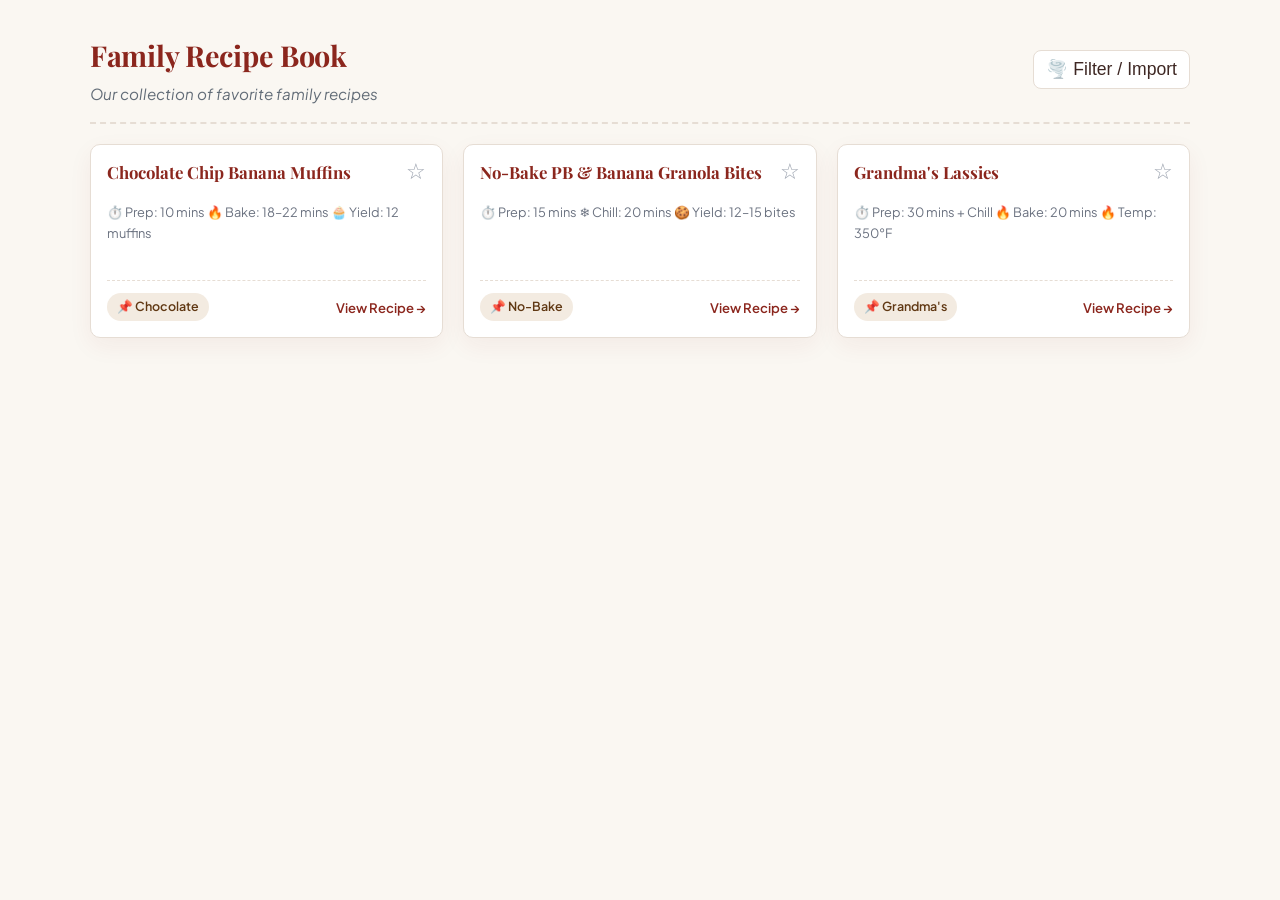
==== commit 21b9a939: "Refactor createCardElement for better card design Updated createCardElement function to improve card" ====
--- a/index.html
+++ b/index.html
@@ -432,32 +432,36 @@
     filterRecipes();
   }
 
-  function createCardElement(recipe) {
-    if (document.getElementById('card-' + recipe.id)) return;
-
-    const grid = document.getElementById('recipeGrid');
-    const cardDiv = document.createElement('div');
-    cardDiv.className = 'recipe-card';
-    cardDiv.id = 'card-' + recipe.id;
-    cardDiv.setAttribute('data-id', recipe.id);
-    cardDiv.setAttribute('data-tags', recipe.tags || '');
-    cardDiv.onclick = () => openRecipeModal(recipe.id, recipe.path);
-
-    cardDiv.innerHTML = `
-      <div>
-        <div class="card-header">
-          <h2 class="recipe-title">${recipe.title}</h2>
-          <button class="fav-btn" onclick="toggleFavorite(event, '${recipe.id}')" title="Toggle Favorite">☆</button>
-        </div>
-        <div class="recipe-meta">${recipe.meta}</div>
+function createCardElement(recipe) {
+  if (document.getElementById('card-' + recipe.id)) return;
+
+  const grid = document.getElementById('recipeGrid');
+  const cardDiv = document.createElement('div');
+  cardDiv.className = 'recipe-card';
+  cardDiv.id = 'card-' + recipe.id;
+  cardDiv.setAttribute('data-id', recipe.id);
+  cardDiv.setAttribute('data-tags', recipe.tags || '');
+  cardDiv.onclick = () => openRecipeModal(recipe.id, recipe.path);
+
+  // Clean up tag text for the pill badge
+  const displayTag = (recipe.tags || 'Recipe').split(' ')[0] || 'Family';
+
+  cardDiv.innerHTML = `
+    <div>
+      <div class="card-top">
+        <h2 class="recipe-title">${recipe.title}</h2>
+        <button class="fav-btn" onclick="toggleFavorite(event, '${recipe.id}')" title="Toggle Favorite">☆</button>
       </div>
-      <div>
-        <span class="tag" style="font-size:0.75rem; color:#6b7280; font-weight:600;">Recipe</span>
-      </div>
-    `;
-    grid.appendChild(cardDiv);
-  }
-
+      <div class="recipe-meta">${recipe.meta}</div>
+    </div>
+    <div class="card-footer">
+      <span class="tag-badge">📌 ${displayTag}</span>
+      <span style="font-size: 0.82rem; color: var(--primary-color); font-weight: 600;">View Recipe →</span>
+    </div>
+  `;
+  grid.appendChild(cardDiv);
+}
+  
   async function openRecipeModal(recipeId, filePath) {
     const modalBody = document.getElementById('modalBody');
     const standaloneLink = document.getElementById('standaloneLink');
--- a/style.css
+++ b/style.css
@@ -1,206 +1,154 @@
+@import url('https://fonts.googleapis.com/css2?family=Playfair+Display:wght@600;700&family=Plus+Jakarta+Sans:wght@400;500;600;700&display=swap');
+
 :root {
-  /* Color Palette */
-  --primary-color: #c85a32;      /* Warm Terracotta / Accent Accent */
-  --secondary-color: #4a6b5d;    /* Deep Sage Green / Secondary Accent */
-  --background-main: #f9f8f6;     /* Warm Alabaster (Soft off-white canvas) */
-  --card-background: #ffffff;     /* Clean White for Content Cards */
-  --text-main: #2d312e;           /* Dark Charcoal for Easy Readability */
-  --text-muted: #6b7280;          /* Muted Gray for Times, Yields, Meta */
-  --border-light: #e5e7eb;        /* Soft Divider Lines */
+  --bg-color: #FAF7F2;          /* Warm cream backdrop */
+  --card-bg: #FFFFFF;           /* Crisp recipe card background */
+  --text-main: #1B2A3A;         /* Dark navy for readable, high-contrast text */
+  --text-muted: #626C77;       /* Muted slate for secondary details */
+  --primary-color: #8B261D;     /* Warm cast-iron crimson */
+  --accent-color: #C85A32;      /* Terracotta accent */
+  --badge-bg: #F3EBE1;          /* Soft linen pill badges */
+  --badge-text: #603813;        /* Deep brown badge text */
+  --border-color: #E6DDD4;      /* Soft warm border */
+  --shadow-soft: 0 8px 24px rgba(139, 38, 29, 0.06);
+  --shadow-hover: 0 14px 28px rgba(139, 38, 29, 0.12);
 }
 
 body {
-  font-family: -apple-system, BlinkMacSystemFont, "Segoe UI", Roboto, Helvetica, Arial, sans-serif;
-  background-color: var(--background-main);
+  background-color: var(--bg-color);
   color: var(--text-main);
+  font-family: 'Plus Jakarta Sans', system-ui, -apple-system, sans-serif;
+  margin: 0;
+  padding: 32px 16px;
   line-height: 1.6;
-  margin: 0;
-  padding: 20px;
 }
 
-/* Main Container Card */
-.recipe-card {
-  max-width: 800px;
-  margin: 40px auto;
-  background: var(--card-background);
-  padding: 32px;
-  border-radius: 12px;
-  box-shadow: 0 4px 12px rgba(0, 0, 0, 0.05);
+.container {
+  max-width: 1100px;
+  margin: 0 auto;
 }
 
-/* Headers */
-h1 {
-  color: var(--primary-color);
-  font-size: 2.25rem;
-  margin-bottom: 8px;
+/* Header Styling */
+header {
+  border-bottom: 2px dashed var(--border-color);
+  padding-bottom: 20px;
+  margin-bottom: 32px;
 }
 
-h2 {
-  color: var(--secondary-color);
-  font-size: 1.5rem;
-  border-bottom: 2px solid var(--border-light);
-  padding-bottom: 8px;
-  margin-top: 28px;
+.header-titles h1 {
+  font-family: 'Playfair Display', Georgia, serif;
+  font-size: 2.4rem;
+  font-weight: 700;
+  color: var(--primary-color);
+  margin: 0 0 6px 0;
+  letter-spacing: -0.01em;
 }
 
-/* Recipe Meta Bar (Prep Time, Cook Time, Servings) */
-.recipe-meta {
-  display: flex;
-  gap: 20px;
-  background-color: var(--background-main);
-  padding: 12px 16px;
-  border-radius: 8px;
+.header-titles .subtitle {
+  font-style: italic;
   color: var(--text-muted);
-  font-weight: 500;
-  font-size: 0.95rem;
-  margin-bottom: 24px;
+  font-size: 1.05rem;
+  margin: 0;
 }
 
-/* Ingredients List */
-.ingredients-list {
-  list-style: none;
-  padding-left: 0;
+/* 3-Column Card Grid */
+.recipe-grid {
+  display: grid;
+  grid-template-columns: repeat(3, 1fr);
+  gap: 24px;
 }
 
-.ingredients-list li {
-  padding: 8px 0;
-  border-bottom: 1px dashed var(--border-light);
+@media (max-width: 900px) {
+  .recipe-grid { grid-template-columns: repeat(2, 1fr); }
 }
 
-/* Instructions List */
-.instructions-list {
-  padding-left: 20px;
+@media (max-width: 600px) {
+  .recipe-grid { grid-template-columns: 1fr; }
 }
 
-.instructions-list li {
-  margin-bottom: 12px;
-  padding-left: 8px;
+/* Restructured Recipe Cards */
+.recipe-card {
+  background: var(--card-bg);
+  border: 1px solid var(--border-color);
+  border-radius: 16px;
+  padding: 24px;
+  cursor: pointer;
+  transition: all 0.25s cubic-bezier(0.16, 1, 0.3, 1);
+  box-shadow: var(--shadow-soft);
+  display: flex;
+  flex-direction: column;
+  justify-content: space-between;
+  min-height: 160px;
 }
 
-.instructions-list li::marker {
-  color: var(--primary-color);
-  font-weight: bold;
+.recipe-card:hover {
+  transform: translateY(-4px);
+  box-shadow: var(--shadow-hover);
+  border-color: var(--accent-color);
 }
 
-/* ==========================================
-   PROFESSIONAL PRINT & PDF STYLESHEET
-   ========================================== */
-@media print {
-  /* Hide all background website elements */
-  body * {
-    visibility: hidden;
-  }
+.card-top {
+  display: flex;
+  justify-content: space-between;
+  align-items: flex-start;
+  gap: 12px;
+  margin-bottom: 12px;
+}
 
-  /* Reset body and page margins for print */
-  body {
-    background: #ffffff !important;
-    color: #111827 !important;
-    font-family: Georgia, Cambria, "Times New Roman", Times, serif;
-    margin: 0;
-    padding: 0;
-  }
+.recipe-title {
+  font-family: 'Playfair Display', Georgia, serif;
+  font-size: 1.3rem;
+  line-height: 1.35;
+  font-weight: 700;
+  color: var(--text-main);
+  margin: 0;
+  transition: color 0.2s ease;
+}
 
-  /* Make only the modal content visible and take full page */
-  .modal-overlay {
-    position: absolute !important;
-    left: 0 !important;
-    top: 0 !important;
-    width: 100% !important;
-    height: auto !important;
-    background: none !important;
-    display: block !important;
-    padding: 0 !important;
-  }
+.recipe-card:hover .recipe-title {
+  color: var(--primary-color);
+}
 
-  .modal-content {
-    visibility: visible !important;
-    position: absolute !important;
-    left: 0 !important;
-    top: 0 !important;
-    width: 100% !important;
-    max-width: 100% !important;
-    box-shadow: none !important;
-    border: none !important;
-    padding: 20px !important;
-    background: #ffffff !important;
-  }
+.recipe-meta {
+  font-size: 0.88rem;
+  color: var(--text-muted);
+  margin-bottom: 16px;
+  display: flex;
+  align-items: center;
+  gap: 6px;
+}
 
-  /* Ensure modal elements are visible */
-  .modal-content * {
-    visibility: visible !important;
-  }
+.card-footer {
+  display: flex;
+  align-items: center;
+  justify-content: space-between;
+  margin-top: auto;
+  padding-top: 12px;
+  border-top: 1px dashed var(--border-color);
+}
 
-  /* Hide interactive controls and navigation during printing */
-  .action-bar, 
-  .close-modal-btn, 
-  .modal-nav-bar, 
-  .fav-btn, 
-  header, 
-  .filter-toggle-btn, 
-  .search-panel {
-    display: none !important;
-  }
+.tag-badge {
+  background-color: var(--badge-bg);
+  color: var(--badge-text);
+  font-size: 0.78rem;
+  font-weight: 600;
+  padding: 4px 10px;
+  border-radius: 20px;
+  text-transform: capitalize;
+}
 
-  /* Recipe Title & Subtitle Styling */
-  .modal-content h2 {
-    font-size: 2.2rem !important;
-    color: #c85a32 !important;
-    margin-top: 0 !important;
-    margin-bottom: 4px !important;
-    border-bottom: 2px solid #c85a32;
-    padding-bottom: 8px;
-  }
+.fav-btn {
+  background: none;
+  border: none;
+  font-size: 1.5rem;
+  cursor: pointer;
+  color: #CBD5E1;
+  transition: transform 0.2s ease, color 0.2s ease;
+  padding: 0;
+  line-height: 1;
+}
 
-  .modal-content p {
-    font-size: 1rem !important;
-    color: #4b5563 !important;
-    margin-bottom: 16px !important;
-  }
-
-  /* Metadata Box Print Border */
-  .modal-content div[style*="background"] {
-    background-color: #f9fafb !important;
-    border: 1px solid #e5e7eb !important;
-    color: #1f2937 !important;
-    font-family: -apple-system, BlinkMacSystemFont, "Segoe UI", Roboto, sans-serif !important;
-    padding: 8px 12px !important;
-    margin-bottom: 24px !important;
-    border-radius: 6px !important;
-  }
-
-  /* Create side-by-side grid for Ingredients & Instructions on paper */
-  .modal-content {
-    display: block !important;
-  }
-
-  .modal-content h3 {
-    font-family: -apple-system, BlinkMacSystemFont, "Segoe UI", Roboto, sans-serif;
-    font-size: 1.2rem !important;
-    color: #4a6b5d !important;
-    text-transform: uppercase;
-    letter-spacing: 0.5px;
-    border-bottom: 1px solid #e5e7eb;
-    padding-bottom: 4px;
-    margin-top: 20px !important;
-  }
-
-  .modal-content ul, 
-  .modal-content ol {
-    font-size: 0.95rem !important;
-    line-height: 1.6 !important;
-    padding-left: 20px !important;
-  }
-
-  .modal-content li {
-    margin-bottom: 6px !important;
-  }
-
-  /* Force clean page breaking */
-  h2, h3 {
-    page-break-after: avoid;
-  }
-
-  ul, ol, img {
-    page-break-inside: avoid;
-  }
+.fav-btn:hover, .fav-btn.active {
+  color: #EAB308;
+  transform: scale(1.15);
 }
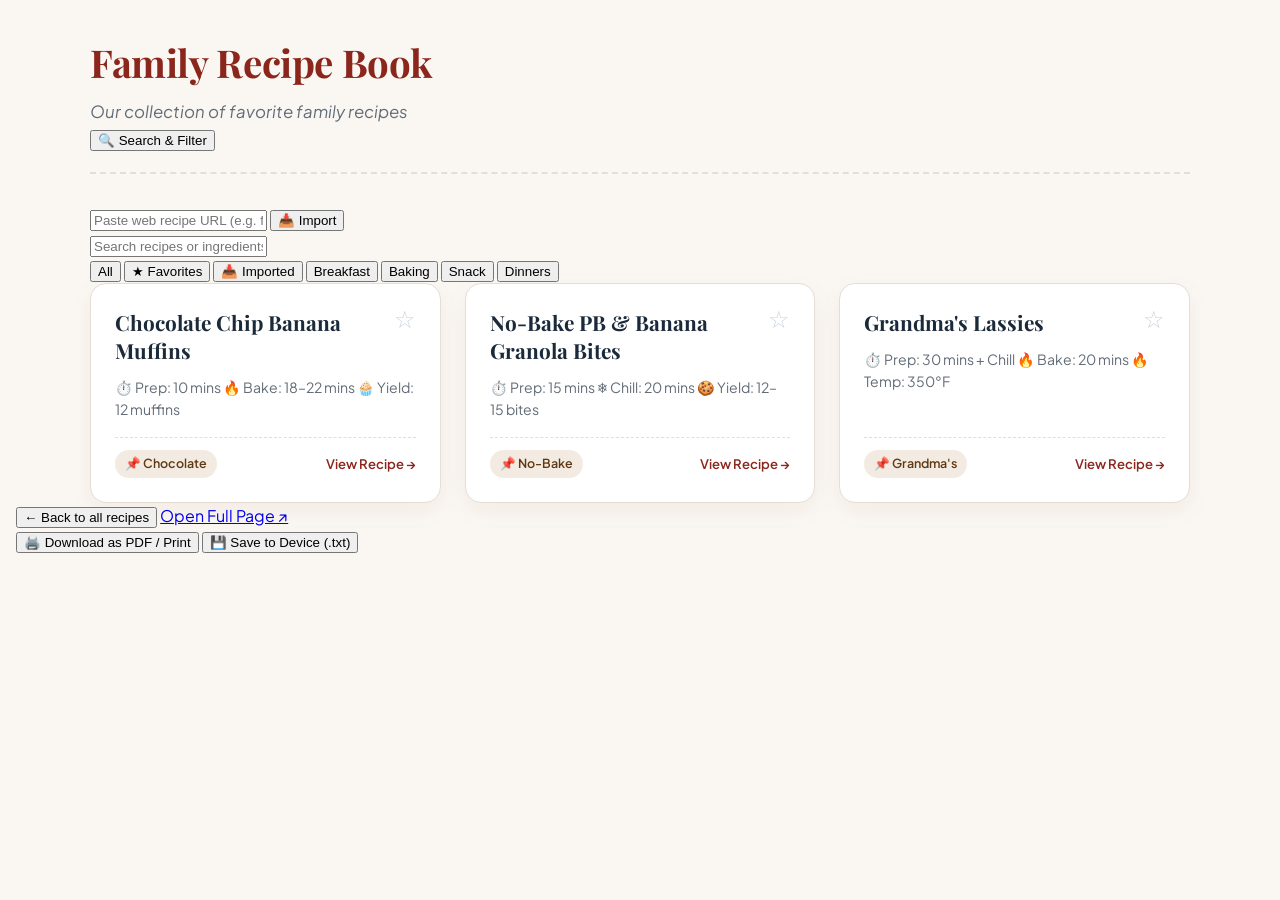
==== commit 39085c1a: "Refactor index.html for improved styling and functionality Updated the stylesheet link version and m" ====
--- a/index.html
+++ b/index.html
@@ -5,299 +5,7 @@
   <meta name="viewport" content="width=device-width, initial-scale=1.0">
   <title>Family Recipe Book</title>
   
-  <link rel="stylesheet" href="style.css">
-
-  <style>
-    /* Top Banner Layout */
-    header {
-      display: flex;
-      justify-content: space-between;
-      align-items: center;
-      padding-bottom: 16px;
-      margin-bottom: 20px;
-      border-bottom: 2px dashed var(--border-color, #efebe9);
-    }
-
-    .header-titles h1 {
-      margin: 0 0 4px 0;
-      font-size: 1.8rem;
-      color: var(--primary-color, #c85a32);
-    }
-
-    .header-titles .subtitle {
-      margin: 0;
-      font-style: italic;
-      color: var(--text-muted, #6b7280);
-      font-size: 0.95rem;
-    }
-
-    /* Filter/Search Toggle Button */
-    .filter-toggle-btn {
-      background: #ffffff;
-      border: 1px solid var(--border-color, #efebe9);
-      border-radius: 8px;
-      padding: 8px 12px;
-      cursor: pointer;
-      font-size: 1.1rem;
-      display: flex;
-      align-items: center;
-      gap: 6px;
-      color: var(--text-color, #3e2723);
-      transition: all 0.2s ease;
-    }
-
-    .filter-toggle-btn:hover {
-      border-color: var(--primary-color, #c85a32);
-      color: var(--primary-color, #c85a32);
-    }
-
-    /* Collapsible Search & Import Panel */
-    .search-panel {
-      display: none;
-      background: #ffffff;
-      border: 1px solid var(--border-color, #efebe9);
-      border-radius: 12px;
-      padding: 16px;
-      margin-bottom: 24px;
-      box-shadow: 0 4px 12px rgba(0,0,0,0.05);
-    }
-
-    .search-panel.open {
-      display: block;
-    }
-
-    .search-box {
-      width: 100%;
-      padding: 10px 14px;
-      font-size: 15px;
-      border: 1px solid var(--border-color, #efebe9);
-      border-radius: 8px;
-      margin-bottom: 12px;
-      box-sizing: border-box;
-    }
-
-    .search-box:focus {
-      outline: none;
-      border-color: var(--primary-color, #c85a32);
-    }
-
-    /* Import Box Styling */
-    .import-container {
-      display: flex;
-      gap: 8px;
-      margin-bottom: 16px;
-      padding-bottom: 16px;
-      border-bottom: 1px dashed var(--border-color, #efebe9);
-    }
-
-    .import-input {
-      flex: 1;
-      padding: 8px 12px;
-      font-size: 0.85rem;
-      border: 1px solid var(--border-color, #efebe9);
-      border-radius: 6px;
-    }
-
-    .import-btn {
-      background-color: var(--secondary-color, #4a6b5d);
-      color: #ffffff;
-      border: none;
-      padding: 8px 14px;
-      border-radius: 6px;
-      font-size: 0.85rem;
-      font-weight: 600;
-      cursor: pointer;
-    }
-
-    .filter-container {
-      display: flex;
-      flex-wrap: wrap;
-      gap: 8px;
-    }
-
-    .filter-btn {
-      background-color: #ffffff;
-      border: 1px solid var(--border-color, #efebe9);
-      color: var(--text-color, #3e2723);
-      padding: 6px 12px;
-      border-radius: 16px;
-      font-size: 0.85rem;
-      font-weight: 500;
-      cursor: pointer;
-    }
-
-    .filter-btn.active {
-      background-color: var(--primary-color, #c85a32);
-      border-color: var(--primary-color, #c85a32);
-      color: #ffffff;
-    }
-
-    /* 3-Column Grid Layout */
-    .recipe-grid {
-      display: grid;
-      grid-template-columns: repeat(3, 1fr);
-      gap: 20px;
-    }
-
-    @media (max-width: 900px) {
-      .recipe-grid { grid-template-columns: repeat(2, 1fr); }
-    }
-
-    @media (max-width: 600px) {
-      .recipe-grid { grid-template-columns: 1fr; }
-    }
-
-    /* Recipe Card Block */
-    .recipe-card {
-      background: #ffffff;
-      border: 1px solid var(--border-color, #efebe9);
-      border-radius: 10px;
-      padding: 16px;
-      cursor: pointer;
-      transition: transform 0.15s ease, box-shadow 0.15s ease;
-      display: flex;
-      flex-direction: column;
-      justify-content: space-between;
-    }
-
-    .recipe-card:hover {
-      transform: translateY(-3px);
-      box-shadow: 0 6px 16px rgba(0,0,0,0.08);
-    }
-
-    .card-header {
-      display: flex;
-      justify-content: space-between;
-      align-items: flex-start;
-      gap: 8px;
-    }
-
-    .recipe-title {
-      font-size: 1.05rem;
-      font-weight: bold;
-      color: var(--primary-color, #c85a32);
-      margin: 0 0 6px 0;
-    }
-
-    .recipe-meta {
-      font-size: 0.8rem;
-      color: #6b7280;
-    }
-
-    .fav-btn {
-      background: none;
-      border: none;
-      font-size: 1.4rem;
-      cursor: pointer;
-      padding: 0;
-      line-height: 1;
-      color: #9ca3af;
-      transition: transform 0.15s ease, color 0.15s ease;
-    }
-
-    .fav-btn:hover {
-      transform: scale(1.2);
-      color: #f59e0b;
-    }
-
-    .fav-btn.active {
-      color: #f59e0b;
-      text-shadow: 0 0 6px rgba(245, 158, 11, 0.4);
-    }
-
-    /* Full View Recipe Modal */
-    .modal-overlay {
-      display: none;
-      position: fixed;
-      top: 0; left: 0; right: 0; bottom: 0;
-      background: rgba(0,0,0,0.5);
-      z-index: 1000;
-      justify-content: center;
-      align-items: center;
-      padding: 20px;
-    }
-
-    .modal-overlay.open {
-      display: flex;
-    }
-
-    .modal-content {
-      background: #ffffff;
-      border-radius: 12px;
-      max-width: 700px;
-      width: 100%;
-      max-height: 90vh;
-      overflow-y: auto;
-      padding: 28px;
-      position: relative;
-      box-shadow: 0 10px 25px rgba(0,0,0,0.2);
-    }
-
-    .modal-nav-bar {
-      display: flex;
-      justify-content: space-between;
-      align-items: center;
-      margin-bottom: 16px;
-      padding-bottom: 12px;
-      border-bottom: 1px solid var(--border-color, #efebe9);
-    }
-
-    .back-btn {
-      background: none;
-      border: none;
-      color: var(--secondary-color, #4a6b5d);
-      font-weight: 600;
-      font-size: 0.95rem;
-      cursor: pointer;
-      padding: 0;
-      display: flex;
-      align-items: center;
-      gap: 6px;
-    }
-
-    .back-btn:hover {
-      text-decoration: underline;
-    }
-
-    .standalone-link {
-      font-size: 0.85rem;
-      color: #6b7280;
-      text-decoration: none;
-    }
-
-    .standalone-link:hover {
-      color: var(--primary-color, #c85a32);
-    }
-
-    .action-bar {
-      display: flex;
-      gap: 12px;
-      margin-top: 24px;
-      padding-top: 16px;
-      border-top: 1px solid var(--border-color, #efebe9);
-    }
-
-    .action-btn {
-      flex: 1;
-      padding: 10px 16px;
-      border-radius: 8px;
-      border: 1px solid var(--primary-color, #c85a32);
-      background: #ffffff;
-      color: var(--primary-color, #c85a32);
-      font-weight: 600;
-      font-size: 0.9rem;
-      cursor: pointer;
-      display: flex;
-      align-items: center;
-      justify-content: center;
-      gap: 6px;
-    }
-
-    .action-btn.primary {
-      background: var(--primary-color, #c85a32);
-      color: #ffffff;
-    }
-  </style>
+  <link rel="stylesheet" href="style.css?v=3">
 </head>
 <body>
 
@@ -309,7 +17,7 @@
       </div>
 
       <button class="filter-toggle-btn" onclick="toggleSearchPanel()" title="Search & Filter">
-        <span>🌪️ Filter / Import</span>
+        <span>🔍 Search & Filter</span>
       </button>
     </header>
 
@@ -335,7 +43,7 @@
 
     <!-- Dynamic Recipe Grid -->
     <div class="recipe-grid" id="recipeGrid">
-      <p id="loadingMsg" style="grid-column: 1/-1; text-align: center; color: #6b7280;">Loading recipes...</p>
+      <p id="loadingMsg" style="grid-column: 1/-1; text-align: center; color: var(--text-muted);">Loading recipes...</p>
     </div>
   </div>
 
@@ -356,338 +64,338 @@
     </div>
   </div>
 
-<script>
-  let activeCategory = 'all';
-  let currentRecipeTitle = 'Recipe';
-
-  // Fallback list in case recipes.json network fetch delays
-  const DEFAULT_RECIPES = [
-    {
-      id: "chocolate-chip-banana-muffins",
-      path: "recipes/chocolate-chip-banana-muffins.html"
-    },
-    {
-      id: "no-bake-peanut-butter-banana-granola-bites",
-      path: "recipes/no-bake-peanut-butter-banana-granola-bites.html"
-    }
-  ];
-
-  async function loadRecipesFromSubfolder() {
-    const loadingMsg = document.getElementById('loadingMsg');
-    let recipeList = DEFAULT_RECIPES;
-
-    // Attempt to pull from recipes.json
-    try {
-      const res = await fetch('recipes.json');
-      if (res.ok) {
-        const json = await res.json();
-        if (Array.isArray(json) && json.length > 0) {
-          recipeList = json;
-        }
-      }
-    } catch (e) {
-      console.warn('Could not load recipes.json, falling back to default list.', e);
-    }
-
-    if (loadingMsg) loadingMsg.remove();
-
-    // Loop and build cards
-    for (const item of recipeList) {
+  <script>
+    let activeCategory = 'all';
+    let currentRecipeTitle = 'Recipe';
+
+    // Fallback list in case recipes.json network fetch delays
+    const DEFAULT_RECIPES = [
+      {
+        id: "chocolate-chip-banana-muffins",
+        path: "recipes/chocolate-chip-banana-muffins.html"
+      },
+      {
+        id: "no-bake-peanut-butter-banana-granola-bites",
+        path: "recipes/no-bake-peanut-butter-banana-granola-bites.html"
+      },
+      {
+        id: "grandmas-lassies",
+        path: "recipes/grandmas-lassies.html"
+      }
+    ];
+
+    async function loadRecipesFromSubfolder() {
+      const loadingMsg = document.getElementById('loadingMsg');
+      let recipeList = DEFAULT_RECIPES;
+
       try {
-        const pageRes = await fetch(item.path);
-        if (pageRes.ok) {
-          const pageText = await pageRes.text();
+        const res = await fetch('recipes.json');
+        if (res.ok) {
+          const json = await res.json();
+          if (Array.isArray(json) && json.length > 0) {
+            recipeList = json;
+          }
+        }
+      } catch (e) {
+        console.warn('Could not load recipes.json, falling back to default list.', e);
+      }
+
+      if (loadingMsg) loadingMsg.remove();
+
+      for (const item of recipeList) {
+        try {
+          const pageRes = await fetch(item.path);
+          if (pageRes.ok) {
+            const pageText = await pageRes.text();
+            const parser = new DOMParser();
+            const doc = parser.parseFromString(pageText, 'text/html');
+
+            const title = doc.querySelector('h1')?.innerText || item.id.replace(/-/g, ' ');
+            const metaBar = doc.querySelector('.recipe-meta-bar, .meta-info')?.innerText.replace(/\s+/g, ' ').trim() || 'Family Recipe';
+            const metaKeywords = doc.querySelector('meta[name="keywords"]')?.getAttribute('content') || '';
+            const tags = (title + ' ' + item.path + ' ' + metaKeywords).toLowerCase();
+
+            createCardElement({
+              id: item.id,
+              title: title,
+              meta: metaBar,
+              tags: tags,
+              path: item.path
+            });
+          } else {
+            createCardElement({
+              id: item.id,
+              title: item.id.replace(/-/g, ' '),
+              meta: 'Family Recipe',
+              tags: item.id.replace(/-/g, ' '),
+              path: item.path
+            });
+          }
+        } catch (fileErr) {
+          console.error(`Error loading ${item.path}:`, fileErr);
+        }
+      }
+
+      loadImportedRecipes();
+      updateStarIcons();
+      filterRecipes();
+    }
+
+    function createCardElement(recipe) {
+      if (document.getElementById('card-' + recipe.id)) return;
+
+      const grid = document.getElementById('recipeGrid');
+      const cardDiv = document.createElement('div');
+      cardDiv.className = 'recipe-card';
+      cardDiv.id = 'card-' + recipe.id;
+      cardDiv.setAttribute('data-id', recipe.id);
+      cardDiv.setAttribute('data-tags', recipe.tags || '');
+      cardDiv.onclick = () => openRecipeModal(recipe.id, recipe.path);
+
+      const displayTag = (recipe.tags || 'Recipe').split(' ')[0] || 'Family';
+
+      cardDiv.innerHTML = `
+        <div>
+          <div class="card-top">
+            <h2 class="recipe-title">${recipe.title}</h2>
+            <button class="fav-btn" onclick="toggleFavorite(event, '${recipe.id}')" title="Toggle Favorite">☆</button>
+          </div>
+          <div class="recipe-meta">${recipe.meta}</div>
+        </div>
+        <div class="card-footer">
+          <span class="tag-badge">📌 ${displayTag}</span>
+          <span style="font-size: 0.82rem; color: var(--primary-color); font-weight: 600;">View Recipe →</span>
+        </div>
+      `;
+      grid.appendChild(cardDiv);
+    }
+
+    async function openRecipeModal(recipeId, filePath) {
+      const modalBody = document.getElementById('modalBody');
+      const standaloneLink = document.getElementById('standaloneLink');
+
+      if (filePath) {
+        standaloneLink.href = filePath;
+        standaloneLink.style.display = 'inline-block';
+      } else {
+        standaloneLink.style.display = 'none';
+      }
+
+      const imported = getImportedRecipes().find(r => r.id === recipeId);
+      if (imported) {
+        modalBody.innerHTML = imported.html;
+        currentRecipeTitle = imported.title;
+        standaloneLink.style.display = 'none';
+        document.getElementById('recipeModal').classList.add('open');
+        return;
+      }
+
+      if (filePath) {
+        try {
+          const response = await fetch(filePath);
+          if (!response.ok) throw new Error('File not found');
+          
+          const text = await response.text();
           const parser = new DOMParser();
-          const doc = parser.parseFromString(pageText, 'text/html');
-
-          const title = doc.querySelector('h1')?.innerText || item.id.replace(/-/g, ' ');
-          const metaBar = doc.querySelector('.recipe-meta-bar, .meta-info')?.innerText.replace(/\s+/g, ' ').trim() || 'Family Recipe';
-          const metaKeywords = doc.querySelector('meta[name="keywords"]')?.getAttribute('content') || '';
-          const tags = (title + ' ' + item.path + ' ' + metaKeywords).toLowerCase();
-
-          createCardElement({
-            id: item.id,
-            title: title,
-            meta: metaBar,
-            tags: tags,
-            path: item.path
-          });
-        } else {
-          // Render basic card if the individual HTML file fetch fails
-          createCardElement({
-            id: item.id,
-            title: item.id.replace(/-/g, ' '),
-            meta: 'Family Recipe',
-            tags: item.id.replace(/-/g, ' '),
-            path: item.path
-          });
-        }
-      } catch (fileErr) {
-        console.error(`Error loading ${item.path}:`, fileErr);
-      }
-    }
-
-    loadImportedRecipes();
-    updateStarIcons();
-    filterRecipes();
-  }
-
-function createCardElement(recipe) {
-  if (document.getElementById('card-' + recipe.id)) return;
-
-  const grid = document.getElementById('recipeGrid');
-  const cardDiv = document.createElement('div');
-  cardDiv.className = 'recipe-card';
-  cardDiv.id = 'card-' + recipe.id;
-  cardDiv.setAttribute('data-id', recipe.id);
-  cardDiv.setAttribute('data-tags', recipe.tags || '');
-  cardDiv.onclick = () => openRecipeModal(recipe.id, recipe.path);
-
-  // Clean up tag text for the pill badge
-  const displayTag = (recipe.tags || 'Recipe').split(' ')[0] || 'Family';
-
-  cardDiv.innerHTML = `
-    <div>
-      <div class="card-top">
-        <h2 class="recipe-title">${recipe.title}</h2>
-        <button class="fav-btn" onclick="toggleFavorite(event, '${recipe.id}')" title="Toggle Favorite">☆</button>
-      </div>
-      <div class="recipe-meta">${recipe.meta}</div>
-    </div>
-    <div class="card-footer">
-      <span class="tag-badge">📌 ${displayTag}</span>
-      <span style="font-size: 0.82rem; color: var(--primary-color); font-weight: 600;">View Recipe →</span>
-    </div>
-  `;
-  grid.appendChild(cardDiv);
-}
-  
-  async function openRecipeModal(recipeId, filePath) {
-    const modalBody = document.getElementById('modalBody');
-    const standaloneLink = document.getElementById('standaloneLink');
-
-    if (filePath) {
-      standaloneLink.href = filePath;
-      standaloneLink.style.display = 'inline-block';
-    } else {
-      standaloneLink.style.display = 'none';
-    }
-
-    const imported = getImportedRecipes().find(r => r.id === recipeId);
-    if (imported) {
-      modalBody.innerHTML = imported.html;
-      currentRecipeTitle = imported.title;
-      standaloneLink.style.display = 'none';
-      document.getElementById('recipeModal').classList.add('open');
-      return;
-    }
-
-    if (filePath) {
+          const doc = parser.parseFromString(text, 'text/html');
+
+          const container = doc.querySelector('.container') || doc.body;
+          const backLink = container.querySelector('.back-link');
+          if (backLink) backLink.remove();
+
+          modalBody.innerHTML = container.innerHTML;
+          const h1 = modalBody.querySelector('h1, h2');
+          if (h1) currentRecipeTitle = h1.innerText;
+
+          document.getElementById('recipeModal').classList.add('open');
+        } catch (err) {
+          modalBody.innerHTML = `<p style="color:#8B261D;">Unable to load recipe file at <code>${filePath}</code>.</p>`;
+          document.getElementById('recipeModal').classList.add('open');
+        }
+      }
+    }
+
+    function closeRecipeModal(event) {
+      if (event) event.stopPropagation();
+      document.getElementById('recipeModal').classList.remove('open');
+    }
+
+    function saveRecipeFile() {
+      const content = document.getElementById('modalBody').innerText;
+      const blob = new Blob([content], { type: 'text/plain' });
+      const anchor = document.createElement('a');
+      anchor.href = URL.createObjectURL(blob);
+      anchor.download = currentRecipeTitle.toLowerCase().replace(/\s+/g, '-') + '.txt';
+      anchor.click();
+    }
+
+    function getImportedRecipes() {
+      return JSON.parse(localStorage.getItem('importedRecipes') || '[]');
+    }
+
+    async function importRecipeFromUrl() {
+      const urlInput = document.getElementById('importUrlInput');
+      const url = urlInput.value.trim();
+
+      if (!url) {
+        alert('Please enter a valid recipe URL.');
+        return;
+      }
+
       try {
-        const response = await fetch(filePath);
-        if (!response.ok) throw new Error('File not found');
+        const btn = document.querySelector('.import-btn');
+        btn.innerText = 'Extracting...';
+
+        const response = await fetch(`https://api.allorigins.win/get?url=${encodeURIComponent(url)}`);
+        const data = await response.json();
         
-        const text = await response.text();
         const parser = new DOMParser();
-        const doc = parser.parseFromString(text, 'text/html');
-
-        const container = doc.querySelector('.container') || doc.body;
-        const backLink = container.querySelector('.back-link');
-        if (backLink) backLink.remove();
-
-        modalBody.innerHTML = container.innerHTML;
-        const h1 = modalBody.querySelector('h1, h2');
-        if (h1) currentRecipeTitle = h1.innerText;
-
-        document.getElementById('recipeModal').classList.add('open');
+        const doc = parser.parseFromString(data.contents, 'text/html');
+
+        const scripts = doc.querySelectorAll('script[type="application/ld+json"]');
+        let recipeData = null;
+
+        scripts.forEach(script => {
+          try {
+            const parsed = JSON.parse(script.textContent);
+            const found = Array.isArray(parsed) ? parsed.find(item => item['@type'] === 'Recipe') : 
+                          (parsed['@type'] === 'Recipe' ? parsed : (parsed['@graph'] ? parsed['@graph'].find(item => item['@type'] === 'Recipe') : null));
+            if (found) recipeData = found;
+          } catch(e){}
+        });
+
+        if (!recipeData) {
+          alert('Could not find structured recipe data on that page.');
+          btn.innerText = '📥 Import';
+          return;
+        }
+
+        const id = 'imported-' + Date.now();
+        const title = recipeData.name || 'Imported Recipe';
+        const description = recipeData.description || 'Imported from ' + url;
+        const ingredients = (recipeData.recipeIngredient || []).map(i => `<li>${i}</li>`).join('');
+        
+        let instructions = '';
+        if (Array.isArray(recipeData.recipeInstructions)) {
+          instructions = recipeData.recipeInstructions.map(step => `<li>${step.text || step}</li>`).join('');
+        } else if (typeof recipeData.recipeInstructions === 'string') {
+          instructions = `<li>${recipeData.recipeInstructions}</li>`;
+        }
+
+        const newRecipe = {
+          id: id,
+          title: title,
+          tags: 'imported custom ' + title.toLowerCase(),
+          html: `
+            <h2>${title}</h2>
+            <p style="color: #626C77; font-style: italic;">${description}</p>
+            <h3>Ingredients</h3>
+            <ul>${ingredients}</ul>
+            <h3>Instructions</h3>
+            <ol>${instructions}</ol>
+            <p><a href="${url}" target="_blank" style="color: var(--primary-color);">Source Link</a></p>
+          `
+        };
+
+        const imported = getImportedRecipes();
+        imported.push(newRecipe);
+        localStorage.setItem('importedRecipes', JSON.stringify(imported));
+
+        urlInput.value = '';
+        btn.innerText = '📥 Import';
+        loadImportedRecipes();
+        alert(`Successfully imported "${title}"!`);
+
       } catch (err) {
-        modalBody.innerHTML = `<p style="color:#c85a32;">Unable to load recipe file at <code>${filePath}</code>.</p>`;
-        document.getElementById('recipeModal').classList.add('open');
-      }
-    }
-  }
-
-  function closeRecipeModal(event) {
-    if (event) event.stopPropagation();
-    document.getElementById('recipeModal').classList.remove('open');
-  }
-
-  function saveRecipeFile() {
-    const content = document.getElementById('modalBody').innerText;
-    const blob = new Blob([content], { type: 'text/plain' });
-    const anchor = document.createElement('a');
-    anchor.href = URL.createObjectURL(blob);
-    anchor.download = currentRecipeTitle.toLowerCase().replace(/\s+/g, '-') + '.txt';
-    anchor.click();
-  }
-
-  function getImportedRecipes() {
-    return JSON.parse(localStorage.getItem('importedRecipes') || '[]');
-  }
-
-  async function importRecipeFromUrl() {
-    const urlInput = document.getElementById('importUrlInput');
-    const url = urlInput.value.trim();
-
-    if (!url) {
-      alert('Please enter a valid recipe URL.');
-      return;
-    }
-
-    try {
-      const btn = document.querySelector('.import-btn');
-      btn.innerText = 'Extracting...';
-
-      const response = await fetch(`https://api.allorigins.win/get?url=${encodeURIComponent(url)}`);
-      const data = await response.json();
-      
-      const parser = new DOMParser();
-      const doc = parser.parseFromString(data.contents, 'text/html');
-
-      const scripts = doc.querySelectorAll('script[type="application/ld+json"]');
-      let recipeData = null;
-
-      scripts.forEach(script => {
-        try {
-          const parsed = JSON.parse(script.textContent);
-          const found = Array.isArray(parsed) ? parsed.find(item => item['@type'] === 'Recipe') : 
-                        (parsed['@type'] === 'Recipe' ? parsed : (parsed['@graph'] ? parsed['@graph'].find(item => item['@type'] === 'Recipe') : null));
-          if (found) recipeData = found;
-        } catch(e){}
+        console.error(err);
+        alert('Failed to import recipe.');
+        document.querySelector('.import-btn').innerText = '📥 Import';
+      }
+    }
+
+    function loadImportedRecipes() {
+      const imported = getImportedRecipes();
+      imported.forEach(recipe => {
+        createCardElement({
+          id: recipe.id,
+          title: recipe.title,
+          meta: 'Imported Web Recipe',
+          tags: recipe.tags,
+          path: null
+        });
       });
-
-      if (!recipeData) {
-        alert('Could not find structured recipe data on that page.');
-        btn.innerText = '📥 Import';
-        return;
-      }
-
-      const id = 'imported-' + Date.now();
-      const title = recipeData.name || 'Imported Recipe';
-      const description = recipeData.description || 'Imported from ' + url;
-      const ingredients = (recipeData.recipeIngredient || []).map(i => `<li>${i}</li>`).join('');
-      
-      let instructions = '';
-      if (Array.isArray(recipeData.recipeInstructions)) {
-        instructions = recipeData.recipeInstructions.map(step => `<li>${step.text || step}</li>`).join('');
-      } else if (typeof recipeData.recipeInstructions === 'string') {
-        instructions = `<li>${recipeData.recipeInstructions}</li>`;
-      }
-
-      const newRecipe = {
-        id: id,
-        title: title,
-        tags: 'imported custom ' + title.toLowerCase(),
-        html: `
-          <h2>${title}</h2>
-          <p style="color: #6b7280; font-style: italic;">${description}</p>
-          <h3>Ingredients</h3>
-          <ul>${ingredients}</ul>
-          <h3>Instructions</h3>
-          <ol>${instructions}</ol>
-          <p><a href="${url}" target="_blank" style="color: var(--primary-color, #c85a32);">Source Link</a></p>
-        `
-      };
-
-      const imported = getImportedRecipes();
-      imported.push(newRecipe);
-      localStorage.setItem('importedRecipes', JSON.stringify(imported));
-
-      urlInput.value = '';
-      btn.innerText = '📥 Import';
-      loadImportedRecipes();
-      alert(`Successfully imported "${title}"!`);
-
-    } catch (err) {
-      console.error(err);
-      alert('Failed to import recipe.');
-      document.querySelector('.import-btn').innerText = '📥 Import';
-    }
-  }
-
-  function loadImportedRecipes() {
-    const imported = getImportedRecipes();
-    imported.forEach(recipe => {
-      createCardElement({
-        id: recipe.id,
-        title: recipe.title,
-        meta: 'Imported Web Recipe',
-        tags: recipe.tags,
-        path: null
-      });
-    });
-    updateStarIcons();
-    filterRecipes();
-  }
-
-  function toggleSearchPanel() {
-    document.getElementById('searchPanel').classList.toggle('open');
-  }
-
-  function getFavorites() {
-    return JSON.parse(localStorage.getItem('favoriteRecipes') || '[]');
-  }
-
-  function toggleFavorite(event, recipeId) {
-    event.preventDefault();
-    event.stopPropagation();
-    let favorites = getFavorites();
-    if (favorites.includes(recipeId)) {
-      favorites = favorites.filter(id => id !== recipeId);
-    } else {
-      favorites.push(recipeId);
-    }
-    localStorage.setItem('favoriteRecipes', JSON.stringify(favorites));
-    updateStarIcons();
-    filterRecipes();
-  }
-
-  function updateStarIcons() {
-    const favorites = getFavorites();
-    const cards = document.getElementsByClassName('recipe-card');
-    for (let i = 0; i < cards.length; i++) {
-      const recipeId = cards[i].getAttribute('data-id');
-      const btn = cards[i].querySelector('.fav-btn');
-      if (btn) {
-        const isFav = favorites.includes(recipeId);
-        btn.innerText = isFav ? '★' : '☆';
-        if (isFav) {
-          btn.classList.add('active');
-        } else {
-          btn.classList.remove('active');
-        }
-      }
-    }
-  }
-
-  function setCategory(category, buttonElement) {
-    activeCategory = category;
-    document.querySelectorAll('.filter-btn').forEach(btn => btn.classList.remove('active'));
-    buttonElement.classList.add('active');
-    filterRecipes();
-  }
-
-  function filterRecipes() {
-    const searchText = document.getElementById('searchInput').value.toLowerCase();
-    const cards = document.getElementsByClassName('recipe-card');
-    const favorites = getFavorites();
-
-    for (let i = 0; i < cards.length; i++) {
-      const recipeId = cards[i].getAttribute('data-id');
-      const title = cards[i].querySelector('.recipe-title').innerText.toLowerCase();
-      const tags = (cards[i].getAttribute('data-tags') || '').toLowerCase();
-      
-      const matchesSearch = title.includes(searchText) || tags.includes(searchText);
-      let matchesCategory = (activeCategory === 'all') || 
-                            (activeCategory === 'favorites' && favorites.includes(recipeId)) || 
-                            tags.includes(activeCategory);
-
-      cards[i].style.display = (matchesSearch && matchesCategory) ? "flex" : "none";
-    }
-  }
-
-  document.addEventListener('DOMContentLoaded', loadRecipesFromSubfolder);
-</script>
-  
+      updateStarIcons();
+      filterRecipes();
+    }
+
+    function toggleSearchPanel() {
+      document.getElementById('searchPanel').classList.toggle('open');
+    }
+
+    function getFavorites() {
+      return JSON.parse(localStorage.getItem('favoriteRecipes') || '[]');
+    }
+
+    function toggleFavorite(event, recipeId) {
+      event.preventDefault();
+      event.stopPropagation();
+      let favorites = getFavorites();
+      if (favorites.includes(recipeId)) {
+        favorites = favorites.filter(id => id !== recipeId);
+      } else {
+        favorites.push(recipeId);
+      }
+      localStorage.setItem('favoriteRecipes', JSON.stringify(favorites));
+      updateStarIcons();
+      filterRecipes();
+    }
+
+    function updateStarIcons() {
+      const favorites = getFavorites();
+      const cards = document.getElementsByClassName('recipe-card');
+      for (let i = 0; i < cards.length; i++) {
+        const recipeId = cards[i].getAttribute('data-id');
+        const btn = cards[i].querySelector('.fav-btn');
+        if (btn) {
+          const isFav = favorites.includes(recipeId);
+          btn.innerText = isFav ? '★' : '☆';
+          if (isFav) {
+            btn.classList.add('active');
+          } else {
+            btn.classList.remove('active');
+          }
+        }
+      }
+    }
+
+    function setCategory(category, buttonElement) {
+      activeCategory = category;
+      document.querySelectorAll('.filter-btn').forEach(btn => btn.classList.remove('active'));
+      buttonElement.classList.add('active');
+      filterRecipes();
+    }
+
+    function filterRecipes() {
+      const searchText = document.getElementById('searchInput').value.toLowerCase();
+      const cards = document.getElementsByClassName('recipe-card');
+      const favorites = getFavorites();
+
+      for (let i = 0; i < cards.length; i++) {
+        const recipeId = cards[i].getAttribute('data-id');
+        const title = cards[i].querySelector('.recipe-title').innerText.toLowerCase();
+        const tags = (cards[i].getAttribute('data-tags') || '').toLowerCase();
+        
+        const matchesSearch = title.includes(searchText) || tags.includes(searchText);
+        let matchesCategory = (activeCategory === 'all') || 
+                              (activeCategory === 'favorites' && favorites.includes(recipeId)) || 
+                              tags.includes(activeCategory);
+
+        cards[i].style.display = (matchesSearch && matchesCategory) ? "flex" : "none";
+      }
+    }
+
+    document.addEventListener('DOMContentLoaded', loadRecipesFromSubfolder);
+  </script>
+
 </body>
 </html>
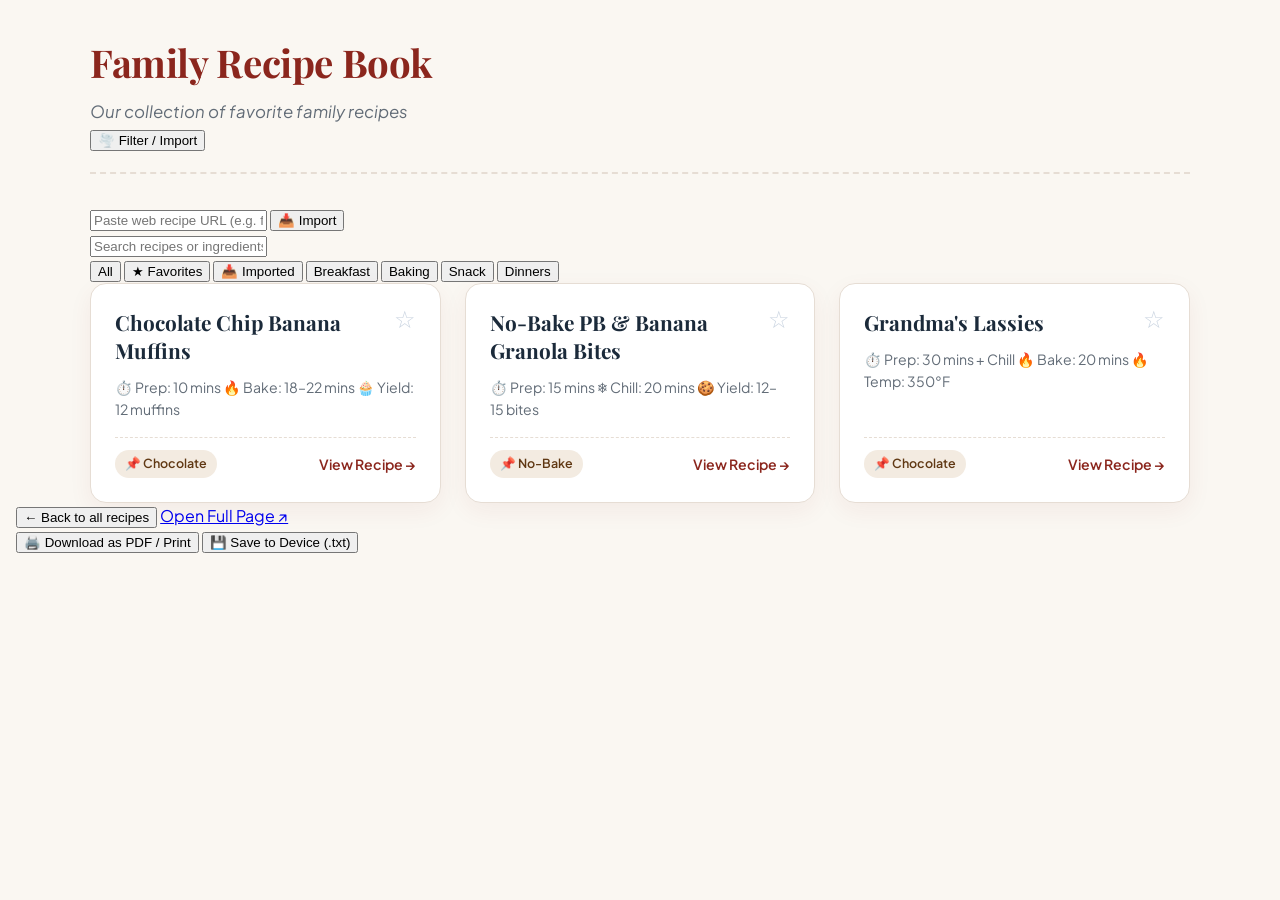
==== commit 24871475: "Update filter button text and card display tag logic" ====
--- a/index.html
+++ b/index.html
@@ -17,7 +17,7 @@
       </div>
 
       <button class="filter-toggle-btn" onclick="toggleSearchPanel()" title="Search & Filter">
-        <span>🔍 Search & Filter</span>
+        <span>🌪️ Filter / Import</span>
       </button>
     </header>
 
@@ -141,6 +141,7 @@
       filterRecipes();
     }
 
+    // Card builder matching exact screenshot layout
     function createCardElement(recipe) {
       if (document.getElementById('card-' + recipe.id)) return;
 
@@ -152,7 +153,12 @@
       cardDiv.setAttribute('data-tags', recipe.tags || '');
       cardDiv.onclick = () => openRecipeModal(recipe.id, recipe.path);
 
-      const displayTag = (recipe.tags || 'Recipe').split(' ')[0] || 'Family';
+      // Extract tag label for the pill badge
+      let displayTag = 'Recipe';
+      if (recipe.id.includes('muffin') || recipe.tags.includes('chocolate')) displayTag = 'Chocolate';
+      else if (recipe.id.includes('no-bake') || recipe.tags.includes('no-bake')) displayTag = 'No-Bake';
+      else if (recipe.id.includes('lassie') || recipe.tags.includes('grandma')) displayTag = "Grandma's";
+      else displayTag = (recipe.tags || 'Recipe').split(' ')[0];
 
       cardDiv.innerHTML = `
         <div>
@@ -164,7 +170,7 @@
         </div>
         <div class="card-footer">
           <span class="tag-badge">📌 ${displayTag}</span>
-          <span style="font-size: 0.82rem; color: var(--primary-color); font-weight: 600;">View Recipe →</span>
+          <span style="font-size: 0.88rem; color: var(--primary-color); font-weight: 600;">View Recipe →</span>
         </div>
       `;
       grid.appendChild(cardDiv);
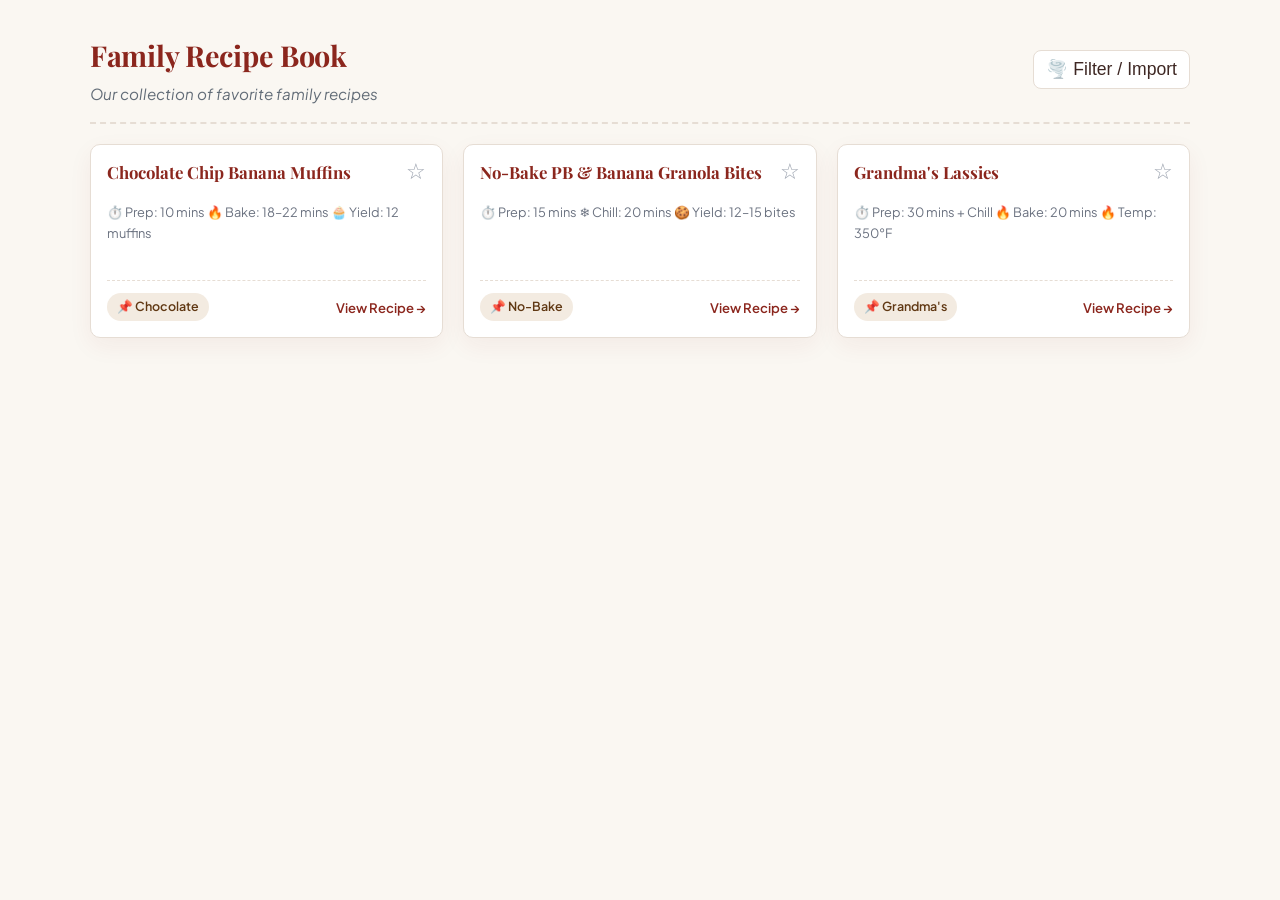
==== commit 8d6325dc: "Refactor index.html with new styles and script updates Updated stylesheet version and added CSS styl" ====
--- a/index.html
+++ b/index.html
@@ -5,7 +5,299 @@
   <meta name="viewport" content="width=device-width, initial-scale=1.0">
   <title>Family Recipe Book</title>
   
-  <link rel="stylesheet" href="style.css?v=3">
+  <link rel="stylesheet" href="style.css?v=2">
+
+  <style>
+    /* Top Banner Layout */
+    header {
+      display: flex;
+      justify-content: space-between;
+      align-items: center;
+      padding-bottom: 16px;
+      margin-bottom: 20px;
+      border-bottom: 2px dashed var(--border-color, #efebe9);
+    }
+
+    .header-titles h1 {
+      margin: 0 0 4px 0;
+      font-size: 1.8rem;
+      color: var(--primary-color, #c85a32);
+    }
+
+    .header-titles .subtitle {
+      margin: 0;
+      font-style: italic;
+      color: var(--text-muted, #6b7280);
+      font-size: 0.95rem;
+    }
+
+    /* Filter/Search Toggle Button */
+    .filter-toggle-btn {
+      background: #ffffff;
+      border: 1px solid var(--border-color, #efebe9);
+      border-radius: 8px;
+      padding: 8px 12px;
+      cursor: pointer;
+      font-size: 1.1rem;
+      display: flex;
+      align-items: center;
+      gap: 6px;
+      color: var(--text-color, #3e2723);
+      transition: all 0.2s ease;
+    }
+
+    .filter-toggle-btn:hover {
+      border-color: var(--primary-color, #c85a32);
+      color: var(--primary-color, #c85a32);
+    }
+
+    /* Collapsible Search & Import Panel */
+    .search-panel {
+      display: none;
+      background: #ffffff;
+      border: 1px solid var(--border-color, #efebe9);
+      border-radius: 12px;
+      padding: 16px;
+      margin-bottom: 24px;
+      box-shadow: 0 4px 12px rgba(0,0,0,0.05);
+    }
+
+    .search-panel.open {
+      display: block;
+    }
+
+    .search-box {
+      width: 100%;
+      padding: 10px 14px;
+      font-size: 15px;
+      border: 1px solid var(--border-color, #efebe9);
+      border-radius: 8px;
+      margin-bottom: 12px;
+      box-sizing: border-box;
+    }
+
+    .search-box:focus {
+      outline: none;
+      border-color: var(--primary-color, #c85a32);
+    }
+
+    /* Import Box Styling */
+    .import-container {
+      display: flex;
+      gap: 8px;
+      margin-bottom: 16px;
+      padding-bottom: 16px;
+      border-bottom: 1px dashed var(--border-color, #efebe9);
+    }
+
+    .import-input {
+      flex: 1;
+      padding: 8px 12px;
+      font-size: 0.85rem;
+      border: 1px solid var(--border-color, #efebe9);
+      border-radius: 6px;
+    }
+
+    .import-btn {
+      background-color: var(--secondary-color, #4a6b5d);
+      color: #ffffff;
+      border: none;
+      padding: 8px 14px;
+      border-radius: 6px;
+      font-size: 0.85rem;
+      font-weight: 600;
+      cursor: pointer;
+    }
+
+    .filter-container {
+      display: flex;
+      flex-wrap: wrap;
+      gap: 8px;
+    }
+
+    .filter-btn {
+      background-color: #ffffff;
+      border: 1px solid var(--border-color, #efebe9);
+      color: var(--text-color, #3e2723);
+      padding: 6px 12px;
+      border-radius: 16px;
+      font-size: 0.85rem;
+      font-weight: 500;
+      cursor: pointer;
+    }
+
+    .filter-btn.active {
+      background-color: var(--primary-color, #c85a32);
+      border-color: var(--primary-color, #c85a32);
+      color: #ffffff;
+    }
+
+    /* 3-Column Grid Layout */
+    .recipe-grid {
+      display: grid;
+      grid-template-columns: repeat(3, 1fr);
+      gap: 20px;
+    }
+
+    @media (max-width: 900px) {
+      .recipe-grid { grid-template-columns: repeat(2, 1fr); }
+    }
+
+    @media (max-width: 600px) {
+      .recipe-grid { grid-template-columns: 1fr; }
+    }
+
+    /* Recipe Card Block */
+    .recipe-card {
+      background: #ffffff;
+      border: 1px solid var(--border-color, #efebe9);
+      border-radius: 10px;
+      padding: 16px;
+      cursor: pointer;
+      transition: transform 0.15s ease, box-shadow 0.15s ease;
+      display: flex;
+      flex-direction: column;
+      justify-content: space-between;
+    }
+
+    .recipe-card:hover {
+      transform: translateY(-3px);
+      box-shadow: 0 6px 16px rgba(0,0,0,0.08);
+    }
+
+    .card-header {
+      display: flex;
+      justify-content: space-between;
+      align-items: flex-start;
+      gap: 8px;
+    }
+
+    .recipe-title {
+      font-size: 1.05rem;
+      font-weight: bold;
+      color: var(--primary-color, #c85a32);
+      margin: 0 0 6px 0;
+    }
+
+    .recipe-meta {
+      font-size: 0.8rem;
+      color: #6b7280;
+    }
+
+    .fav-btn {
+      background: none;
+      border: none;
+      font-size: 1.4rem;
+      cursor: pointer;
+      padding: 0;
+      line-height: 1;
+      color: #9ca3af;
+      transition: transform 0.15s ease, color 0.15s ease;
+    }
+
+    .fav-btn:hover {
+      transform: scale(1.2);
+      color: #f59e0b;
+    }
+
+    .fav-btn.active {
+      color: #f59e0b;
+      text-shadow: 0 0 6px rgba(245, 158, 11, 0.4);
+    }
+
+    /* Full View Recipe Modal */
+    .modal-overlay {
+      display: none;
+      position: fixed;
+      top: 0; left: 0; right: 0; bottom: 0;
+      background: rgba(0,0,0,0.5);
+      z-index: 1000;
+      justify-content: center;
+      align-items: center;
+      padding: 20px;
+    }
+
+    .modal-overlay.open {
+      display: flex;
+    }
+
+    .modal-content {
+      background: #ffffff;
+      border-radius: 12px;
+      max-width: 700px;
+      width: 100%;
+      max-height: 90vh;
+      overflow-y: auto;
+      padding: 28px;
+      position: relative;
+      box-shadow: 0 10px 25px rgba(0,0,0,0.2);
+    }
+
+    .modal-nav-bar {
+      display: flex;
+      justify-content: space-between;
+      align-items: center;
+      margin-bottom: 16px;
+      padding-bottom: 12px;
+      border-bottom: 1px solid var(--border-color, #efebe9);
+    }
+
+    .back-btn {
+      background: none;
+      border: none;
+      color: var(--secondary-color, #4a6b5d);
+      font-weight: 600;
+      font-size: 0.95rem;
+      cursor: pointer;
+      padding: 0;
+      display: flex;
+      align-items: center;
+      gap: 6px;
+    }
+
+    .back-btn:hover {
+      text-decoration: underline;
+    }
+
+    .standalone-link {
+      font-size: 0.85rem;
+      color: #6b7280;
+      text-decoration: none;
+    }
+
+    .standalone-link:hover {
+      color: var(--primary-color, #c85a32);
+    }
+
+    .action-bar {
+      display: flex;
+      gap: 12px;
+      margin-top: 24px;
+      padding-top: 16px;
+      border-top: 1px solid var(--border-color, #efebe9);
+    }
+
+    .action-btn {
+      flex: 1;
+      padding: 10px 16px;
+      border-radius: 8px;
+      border: 1px solid var(--primary-color, #c85a32);
+      background: #ffffff;
+      color: var(--primary-color, #c85a32);
+      font-weight: 600;
+      font-size: 0.9rem;
+      cursor: pointer;
+      display: flex;
+      align-items: center;
+      justify-content: center;
+      gap: 6px;
+    }
+
+    .action-btn.primary {
+      background: var(--primary-color, #c85a32);
+      color: #ffffff;
+    }
+  </style>
 </head>
 <body>
 
@@ -43,7 +335,7 @@
 
     <!-- Dynamic Recipe Grid -->
     <div class="recipe-grid" id="recipeGrid">
-      <p id="loadingMsg" style="grid-column: 1/-1; text-align: center; color: var(--text-muted);">Loading recipes...</p>
+      <p id="loadingMsg" style="grid-column: 1/-1; text-align: center; color: #6b7280;">Loading recipes...</p>
     </div>
   </div>
 
@@ -64,344 +356,338 @@
     </div>
   </div>
 
-  <script>
-    let activeCategory = 'all';
-    let currentRecipeTitle = 'Recipe';
-
-    // Fallback list in case recipes.json network fetch delays
-    const DEFAULT_RECIPES = [
-      {
-        id: "chocolate-chip-banana-muffins",
-        path: "recipes/chocolate-chip-banana-muffins.html"
-      },
-      {
-        id: "no-bake-peanut-butter-banana-granola-bites",
-        path: "recipes/no-bake-peanut-butter-banana-granola-bites.html"
-      },
-      {
-        id: "grandmas-lassies",
-        path: "recipes/grandmas-lassies.html"
-      }
-    ];
-
-    async function loadRecipesFromSubfolder() {
-      const loadingMsg = document.getElementById('loadingMsg');
-      let recipeList = DEFAULT_RECIPES;
-
-      try {
-        const res = await fetch('recipes.json');
-        if (res.ok) {
-          const json = await res.json();
-          if (Array.isArray(json) && json.length > 0) {
-            recipeList = json;
-          }
-        }
-      } catch (e) {
-        console.warn('Could not load recipes.json, falling back to default list.', e);
-      }
-
-      if (loadingMsg) loadingMsg.remove();
-
-      for (const item of recipeList) {
-        try {
-          const pageRes = await fetch(item.path);
-          if (pageRes.ok) {
-            const pageText = await pageRes.text();
-            const parser = new DOMParser();
-            const doc = parser.parseFromString(pageText, 'text/html');
-
-            const title = doc.querySelector('h1')?.innerText || item.id.replace(/-/g, ' ');
-            const metaBar = doc.querySelector('.recipe-meta-bar, .meta-info')?.innerText.replace(/\s+/g, ' ').trim() || 'Family Recipe';
-            const metaKeywords = doc.querySelector('meta[name="keywords"]')?.getAttribute('content') || '';
-            const tags = (title + ' ' + item.path + ' ' + metaKeywords).toLowerCase();
-
-            createCardElement({
-              id: item.id,
-              title: title,
-              meta: metaBar,
-              tags: tags,
-              path: item.path
-            });
-          } else {
-            createCardElement({
-              id: item.id,
-              title: item.id.replace(/-/g, ' '),
-              meta: 'Family Recipe',
-              tags: item.id.replace(/-/g, ' '),
-              path: item.path
-            });
-          }
-        } catch (fileErr) {
-          console.error(`Error loading ${item.path}:`, fileErr);
+<script>
+  let activeCategory = 'all';
+  let currentRecipeTitle = 'Recipe';
+
+  // Fallback list in case recipes.json network fetch delays
+  const DEFAULT_RECIPES = [
+    {
+      id: "chocolate-chip-banana-muffins",
+      path: "recipes/chocolate-chip-banana-muffins.html"
+    },
+    {
+      id: "no-bake-peanut-butter-banana-granola-bites",
+      path: "recipes/no-bake-peanut-butter-banana-granola-bites.html"
+    }
+  ];
+
+  async function loadRecipesFromSubfolder() {
+    const loadingMsg = document.getElementById('loadingMsg');
+    let recipeList = DEFAULT_RECIPES;
+
+    // Attempt to pull from recipes.json
+    try {
+      const res = await fetch('recipes.json');
+      if (res.ok) {
+        const json = await res.json();
+        if (Array.isArray(json) && json.length > 0) {
+          recipeList = json;
         }
       }
-
-      loadImportedRecipes();
-      updateStarIcons();
-      filterRecipes();
-    }
-
-    // Card builder matching exact screenshot layout
-    function createCardElement(recipe) {
-      if (document.getElementById('card-' + recipe.id)) return;
-
-      const grid = document.getElementById('recipeGrid');
-      const cardDiv = document.createElement('div');
-      cardDiv.className = 'recipe-card';
-      cardDiv.id = 'card-' + recipe.id;
-      cardDiv.setAttribute('data-id', recipe.id);
-      cardDiv.setAttribute('data-tags', recipe.tags || '');
-      cardDiv.onclick = () => openRecipeModal(recipe.id, recipe.path);
-
-      // Extract tag label for the pill badge
-      let displayTag = 'Recipe';
-      if (recipe.id.includes('muffin') || recipe.tags.includes('chocolate')) displayTag = 'Chocolate';
-      else if (recipe.id.includes('no-bake') || recipe.tags.includes('no-bake')) displayTag = 'No-Bake';
-      else if (recipe.id.includes('lassie') || recipe.tags.includes('grandma')) displayTag = "Grandma's";
-      else displayTag = (recipe.tags || 'Recipe').split(' ')[0];
-
-      cardDiv.innerHTML = `
-        <div>
-          <div class="card-top">
-            <h2 class="recipe-title">${recipe.title}</h2>
-            <button class="fav-btn" onclick="toggleFavorite(event, '${recipe.id}')" title="Toggle Favorite">☆</button>
-          </div>
-          <div class="recipe-meta">${recipe.meta}</div>
-        </div>
-        <div class="card-footer">
-          <span class="tag-badge">📌 ${displayTag}</span>
-          <span style="font-size: 0.88rem; color: var(--primary-color); font-weight: 600;">View Recipe →</span>
-        </div>
-      `;
-      grid.appendChild(cardDiv);
-    }
-
-    async function openRecipeModal(recipeId, filePath) {
-      const modalBody = document.getElementById('modalBody');
-      const standaloneLink = document.getElementById('standaloneLink');
-
-      if (filePath) {
-        standaloneLink.href = filePath;
-        standaloneLink.style.display = 'inline-block';
-      } else {
-        standaloneLink.style.display = 'none';
+    } catch (e) {
+      console.warn('Could not load recipes.json, falling back to default list.', e);
+    }
+
+    if (loadingMsg) loadingMsg.remove();
+
+    // Loop and build cards
+    for (const item of recipeList) {
+      try {
+        const pageRes = await fetch(item.path);
+        if (pageRes.ok) {
+          const pageText = await pageRes.text();
+          const parser = new DOMParser();
+          const doc = parser.parseFromString(pageText, 'text/html');
+
+          const title = doc.querySelector('h1')?.innerText || item.id.replace(/-/g, ' ');
+          const metaBar = doc.querySelector('.recipe-meta-bar, .meta-info')?.innerText.replace(/\s+/g, ' ').trim() || 'Family Recipe';
+          const metaKeywords = doc.querySelector('meta[name="keywords"]')?.getAttribute('content') || '';
+          const tags = (title + ' ' + item.path + ' ' + metaKeywords).toLowerCase();
+
+          createCardElement({
+            id: item.id,
+            title: title,
+            meta: metaBar,
+            tags: tags,
+            path: item.path
+          });
+        } else {
+          // Render basic card if the individual HTML file fetch fails
+          createCardElement({
+            id: item.id,
+            title: item.id.replace(/-/g, ' '),
+            meta: 'Family Recipe',
+            tags: item.id.replace(/-/g, ' '),
+            path: item.path
+          });
+        }
+      } catch (fileErr) {
+        console.error(`Error loading ${item.path}:`, fileErr);
       }
-
-      const imported = getImportedRecipes().find(r => r.id === recipeId);
-      if (imported) {
-        modalBody.innerHTML = imported.html;
-        currentRecipeTitle = imported.title;
-        standaloneLink.style.display = 'none';
+    }
+
+    loadImportedRecipes();
+    updateStarIcons();
+    filterRecipes();
+  }
+
+function createCardElement(recipe) {
+  if (document.getElementById('card-' + recipe.id)) return;
+
+  const grid = document.getElementById('recipeGrid');
+  const cardDiv = document.createElement('div');
+  cardDiv.className = 'recipe-card';
+  cardDiv.id = 'card-' + recipe.id;
+  cardDiv.setAttribute('data-id', recipe.id);
+  cardDiv.setAttribute('data-tags', recipe.tags || '');
+  cardDiv.onclick = () => openRecipeModal(recipe.id, recipe.path);
+
+  // Clean up tag text for the pill badge
+  const displayTag = (recipe.tags || 'Recipe').split(' ')[0] || 'Family';
+
+  cardDiv.innerHTML = `
+    <div>
+      <div class="card-top">
+        <h2 class="recipe-title">${recipe.title}</h2>
+        <button class="fav-btn" onclick="toggleFavorite(event, '${recipe.id}')" title="Toggle Favorite">☆</button>
+      </div>
+      <div class="recipe-meta">${recipe.meta}</div>
+    </div>
+    <div class="card-footer">
+      <span class="tag-badge">📌 ${displayTag}</span>
+      <span style="font-size: 0.82rem; color: var(--primary-color); font-weight: 600;">View Recipe →</span>
+    </div>
+  `;
+  grid.appendChild(cardDiv);
+}
+  
+  async function openRecipeModal(recipeId, filePath) {
+    const modalBody = document.getElementById('modalBody');
+    const standaloneLink = document.getElementById('standaloneLink');
+
+    if (filePath) {
+      standaloneLink.href = filePath;
+      standaloneLink.style.display = 'inline-block';
+    } else {
+      standaloneLink.style.display = 'none';
+    }
+
+    const imported = getImportedRecipes().find(r => r.id === recipeId);
+    if (imported) {
+      modalBody.innerHTML = imported.html;
+      currentRecipeTitle = imported.title;
+      standaloneLink.style.display = 'none';
+      document.getElementById('recipeModal').classList.add('open');
+      return;
+    }
+
+    if (filePath) {
+      try {
+        const response = await fetch(filePath);
+        if (!response.ok) throw new Error('File not found');
+        
+        const text = await response.text();
+        const parser = new DOMParser();
+        const doc = parser.parseFromString(text, 'text/html');
+
+        const container = doc.querySelector('.container') || doc.body;
+        const backLink = container.querySelector('.back-link');
+        if (backLink) backLink.remove();
+
+        modalBody.innerHTML = container.innerHTML;
+        const h1 = modalBody.querySelector('h1, h2');
+        if (h1) currentRecipeTitle = h1.innerText;
+
         document.getElementById('recipeModal').classList.add('open');
+      } catch (err) {
+        modalBody.innerHTML = `<p style="color:#c85a32;">Unable to load recipe file at <code>${filePath}</code>.</p>`;
+        document.getElementById('recipeModal').classList.add('open');
+      }
+    }
+  }
+
+  function closeRecipeModal(event) {
+    if (event) event.stopPropagation();
+    document.getElementById('recipeModal').classList.remove('open');
+  }
+
+  function saveRecipeFile() {
+    const content = document.getElementById('modalBody').innerText;
+    const blob = new Blob([content], { type: 'text/plain' });
+    const anchor = document.createElement('a');
+    anchor.href = URL.createObjectURL(blob);
+    anchor.download = currentRecipeTitle.toLowerCase().replace(/\s+/g, '-') + '.txt';
+    anchor.click();
+  }
+
+  function getImportedRecipes() {
+    return JSON.parse(localStorage.getItem('importedRecipes') || '[]');
+  }
+
+  async function importRecipeFromUrl() {
+    const urlInput = document.getElementById('importUrlInput');
+    const url = urlInput.value.trim();
+
+    if (!url) {
+      alert('Please enter a valid recipe URL.');
+      return;
+    }
+
+    try {
+      const btn = document.querySelector('.import-btn');
+      btn.innerText = 'Extracting...';
+
+      const response = await fetch(`https://api.allorigins.win/get?url=${encodeURIComponent(url)}`);
+      const data = await response.json();
+      
+      const parser = new DOMParser();
+      const doc = parser.parseFromString(data.contents, 'text/html');
+
+      const scripts = doc.querySelectorAll('script[type="application/ld+json"]');
+      let recipeData = null;
+
+      scripts.forEach(script => {
+        try {
+          const parsed = JSON.parse(script.textContent);
+          const found = Array.isArray(parsed) ? parsed.find(item => item['@type'] === 'Recipe') : 
+                        (parsed['@type'] === 'Recipe' ? parsed : (parsed['@graph'] ? parsed['@graph'].find(item => item['@type'] === 'Recipe') : null));
+          if (found) recipeData = found;
+        } catch(e){}
+      });
+
+      if (!recipeData) {
+        alert('Could not find structured recipe data on that page.');
+        btn.innerText = '📥 Import';
         return;
       }
 
-      if (filePath) {
-        try {
-          const response = await fetch(filePath);
-          if (!response.ok) throw new Error('File not found');
-          
-          const text = await response.text();
-          const parser = new DOMParser();
-          const doc = parser.parseFromString(text, 'text/html');
-
-          const container = doc.querySelector('.container') || doc.body;
-          const backLink = container.querySelector('.back-link');
-          if (backLink) backLink.remove();
-
-          modalBody.innerHTML = container.innerHTML;
-          const h1 = modalBody.querySelector('h1, h2');
-          if (h1) currentRecipeTitle = h1.innerText;
-
-          document.getElementById('recipeModal').classList.add('open');
-        } catch (err) {
-          modalBody.innerHTML = `<p style="color:#8B261D;">Unable to load recipe file at <code>${filePath}</code>.</p>`;
-          document.getElementById('recipeModal').classList.add('open');
+      const id = 'imported-' + Date.now();
+      const title = recipeData.name || 'Imported Recipe';
+      const description = recipeData.description || 'Imported from ' + url;
+      const ingredients = (recipeData.recipeIngredient || []).map(i => `<li>${i}</li>`).join('');
+      
+      let instructions = '';
+      if (Array.isArray(recipeData.recipeInstructions)) {
+        instructions = recipeData.recipeInstructions.map(step => `<li>${step.text || step}</li>`).join('');
+      } else if (typeof recipeData.recipeInstructions === 'string') {
+        instructions = `<li>${recipeData.recipeInstructions}</li>`;
+      }
+
+      const newRecipe = {
+        id: id,
+        title: title,
+        tags: 'imported custom ' + title.toLowerCase(),
+        html: `
+          <h2>${title}</h2>
+          <p style="color: #6b7280; font-style: italic;">${description}</p>
+          <h3>Ingredients</h3>
+          <ul>${ingredients}</ul>
+          <h3>Instructions</h3>
+          <ol>${instructions}</ol>
+          <p><a href="${url}" target="_blank" style="color: var(--primary-color, #c85a32);">Source Link</a></p>
+        `
+      };
+
+      const imported = getImportedRecipes();
+      imported.push(newRecipe);
+      localStorage.setItem('importedRecipes', JSON.stringify(imported));
+
+      urlInput.value = '';
+      btn.innerText = '📥 Import';
+      loadImportedRecipes();
+      alert(`Successfully imported "${title}"!`);
+
+    } catch (err) {
+      console.error(err);
+      alert('Failed to import recipe.');
+      document.querySelector('.import-btn').innerText = '📥 Import';
+    }
+  }
+
+  function loadImportedRecipes() {
+    const imported = getImportedRecipes();
+    imported.forEach(recipe => {
+      createCardElement({
+        id: recipe.id,
+        title: recipe.title,
+        meta: 'Imported Web Recipe',
+        tags: recipe.tags,
+        path: null
+      });
+    });
+    updateStarIcons();
+    filterRecipes();
+  }
+
+  function toggleSearchPanel() {
+    document.getElementById('searchPanel').classList.toggle('open');
+  }
+
+  function getFavorites() {
+    return JSON.parse(localStorage.getItem('favoriteRecipes') || '[]');
+  }
+
+  function toggleFavorite(event, recipeId) {
+    event.preventDefault();
+    event.stopPropagation();
+    let favorites = getFavorites();
+    if (favorites.includes(recipeId)) {
+      favorites = favorites.filter(id => id !== recipeId);
+    } else {
+      favorites.push(recipeId);
+    }
+    localStorage.setItem('favoriteRecipes', JSON.stringify(favorites));
+    updateStarIcons();
+    filterRecipes();
+  }
+
+  function updateStarIcons() {
+    const favorites = getFavorites();
+    const cards = document.getElementsByClassName('recipe-card');
+    for (let i = 0; i < cards.length; i++) {
+      const recipeId = cards[i].getAttribute('data-id');
+      const btn = cards[i].querySelector('.fav-btn');
+      if (btn) {
+        const isFav = favorites.includes(recipeId);
+        btn.innerText = isFav ? '★' : '☆';
+        if (isFav) {
+          btn.classList.add('active');
+        } else {
+          btn.classList.remove('active');
         }
       }
     }
-
-    function closeRecipeModal(event) {
-      if (event) event.stopPropagation();
-      document.getElementById('recipeModal').classList.remove('open');
-    }
-
-    function saveRecipeFile() {
-      const content = document.getElementById('modalBody').innerText;
-      const blob = new Blob([content], { type: 'text/plain' });
-      const anchor = document.createElement('a');
-      anchor.href = URL.createObjectURL(blob);
-      anchor.download = currentRecipeTitle.toLowerCase().replace(/\s+/g, '-') + '.txt';
-      anchor.click();
-    }
-
-    function getImportedRecipes() {
-      return JSON.parse(localStorage.getItem('importedRecipes') || '[]');
-    }
-
-    async function importRecipeFromUrl() {
-      const urlInput = document.getElementById('importUrlInput');
-      const url = urlInput.value.trim();
-
-      if (!url) {
-        alert('Please enter a valid recipe URL.');
-        return;
-      }
-
-      try {
-        const btn = document.querySelector('.import-btn');
-        btn.innerText = 'Extracting...';
-
-        const response = await fetch(`https://api.allorigins.win/get?url=${encodeURIComponent(url)}`);
-        const data = await response.json();
-        
-        const parser = new DOMParser();
-        const doc = parser.parseFromString(data.contents, 'text/html');
-
-        const scripts = doc.querySelectorAll('script[type="application/ld+json"]');
-        let recipeData = null;
-
-        scripts.forEach(script => {
-          try {
-            const parsed = JSON.parse(script.textContent);
-            const found = Array.isArray(parsed) ? parsed.find(item => item['@type'] === 'Recipe') : 
-                          (parsed['@type'] === 'Recipe' ? parsed : (parsed['@graph'] ? parsed['@graph'].find(item => item['@type'] === 'Recipe') : null));
-            if (found) recipeData = found;
-          } catch(e){}
-        });
-
-        if (!recipeData) {
-          alert('Could not find structured recipe data on that page.');
-          btn.innerText = '📥 Import';
-          return;
-        }
-
-        const id = 'imported-' + Date.now();
-        const title = recipeData.name || 'Imported Recipe';
-        const description = recipeData.description || 'Imported from ' + url;
-        const ingredients = (recipeData.recipeIngredient || []).map(i => `<li>${i}</li>`).join('');
-        
-        let instructions = '';
-        if (Array.isArray(recipeData.recipeInstructions)) {
-          instructions = recipeData.recipeInstructions.map(step => `<li>${step.text || step}</li>`).join('');
-        } else if (typeof recipeData.recipeInstructions === 'string') {
-          instructions = `<li>${recipeData.recipeInstructions}</li>`;
-        }
-
-        const newRecipe = {
-          id: id,
-          title: title,
-          tags: 'imported custom ' + title.toLowerCase(),
-          html: `
-            <h2>${title}</h2>
-            <p style="color: #626C77; font-style: italic;">${description}</p>
-            <h3>Ingredients</h3>
-            <ul>${ingredients}</ul>
-            <h3>Instructions</h3>
-            <ol>${instructions}</ol>
-            <p><a href="${url}" target="_blank" style="color: var(--primary-color);">Source Link</a></p>
-          `
-        };
-
-        const imported = getImportedRecipes();
-        imported.push(newRecipe);
-        localStorage.setItem('importedRecipes', JSON.stringify(imported));
-
-        urlInput.value = '';
-        btn.innerText = '📥 Import';
-        loadImportedRecipes();
-        alert(`Successfully imported "${title}"!`);
-
-      } catch (err) {
-        console.error(err);
-        alert('Failed to import recipe.');
-        document.querySelector('.import-btn').innerText = '📥 Import';
-      }
-    }
-
-    function loadImportedRecipes() {
-      const imported = getImportedRecipes();
-      imported.forEach(recipe => {
-        createCardElement({
-          id: recipe.id,
-          title: recipe.title,
-          meta: 'Imported Web Recipe',
-          tags: recipe.tags,
-          path: null
-        });
-      });
-      updateStarIcons();
-      filterRecipes();
-    }
-
-    function toggleSearchPanel() {
-      document.getElementById('searchPanel').classList.toggle('open');
-    }
-
-    function getFavorites() {
-      return JSON.parse(localStorage.getItem('favoriteRecipes') || '[]');
-    }
-
-    function toggleFavorite(event, recipeId) {
-      event.preventDefault();
-      event.stopPropagation();
-      let favorites = getFavorites();
-      if (favorites.includes(recipeId)) {
-        favorites = favorites.filter(id => id !== recipeId);
-      } else {
-        favorites.push(recipeId);
-      }
-      localStorage.setItem('favoriteRecipes', JSON.stringify(favorites));
-      updateStarIcons();
-      filterRecipes();
-    }
-
-    function updateStarIcons() {
-      const favorites = getFavorites();
-      const cards = document.getElementsByClassName('recipe-card');
-      for (let i = 0; i < cards.length; i++) {
-        const recipeId = cards[i].getAttribute('data-id');
-        const btn = cards[i].querySelector('.fav-btn');
-        if (btn) {
-          const isFav = favorites.includes(recipeId);
-          btn.innerText = isFav ? '★' : '☆';
-          if (isFav) {
-            btn.classList.add('active');
-          } else {
-            btn.classList.remove('active');
-          }
-        }
-      }
-    }
-
-    function setCategory(category, buttonElement) {
-      activeCategory = category;
-      document.querySelectorAll('.filter-btn').forEach(btn => btn.classList.remove('active'));
-      buttonElement.classList.add('active');
-      filterRecipes();
-    }
-
-    function filterRecipes() {
-      const searchText = document.getElementById('searchInput').value.toLowerCase();
-      const cards = document.getElementsByClassName('recipe-card');
-      const favorites = getFavorites();
-
-      for (let i = 0; i < cards.length; i++) {
-        const recipeId = cards[i].getAttribute('data-id');
-        const title = cards[i].querySelector('.recipe-title').innerText.toLowerCase();
-        const tags = (cards[i].getAttribute('data-tags') || '').toLowerCase();
-        
-        const matchesSearch = title.includes(searchText) || tags.includes(searchText);
-        let matchesCategory = (activeCategory === 'all') || 
-                              (activeCategory === 'favorites' && favorites.includes(recipeId)) || 
-                              tags.includes(activeCategory);
-
-        cards[i].style.display = (matchesSearch && matchesCategory) ? "flex" : "none";
-      }
-    }
-
-    document.addEventListener('DOMContentLoaded', loadRecipesFromSubfolder);
-  </script>
-
+  }
+
+  function setCategory(category, buttonElement) {
+    activeCategory = category;
+    document.querySelectorAll('.filter-btn').forEach(btn => btn.classList.remove('active'));
+    buttonElement.classList.add('active');
+    filterRecipes();
+  }
+
+  function filterRecipes() {
+    const searchText = document.getElementById('searchInput').value.toLowerCase();
+    const cards = document.getElementsByClassName('recipe-card');
+    const favorites = getFavorites();
+
+    for (let i = 0; i < cards.length; i++) {
+      const recipeId = cards[i].getAttribute('data-id');
+      const title = cards[i].querySelector('.recipe-title').innerText.toLowerCase();
+      const tags = (cards[i].getAttribute('data-tags') || '').toLowerCase();
+      
+      const matchesSearch = title.includes(searchText) || tags.includes(searchText);
+      let matchesCategory = (activeCategory === 'all') || 
+                            (activeCategory === 'favorites' && favorites.includes(recipeId)) || 
+                            tags.includes(activeCategory);
+
+      cards[i].style.display = (matchesSearch && matchesCategory) ? "flex" : "none";
+    }
+  }
+
+  document.addEventListener('DOMContentLoaded', loadRecipesFromSubfolder);
+</script>
+  
 </body>
 </html>
